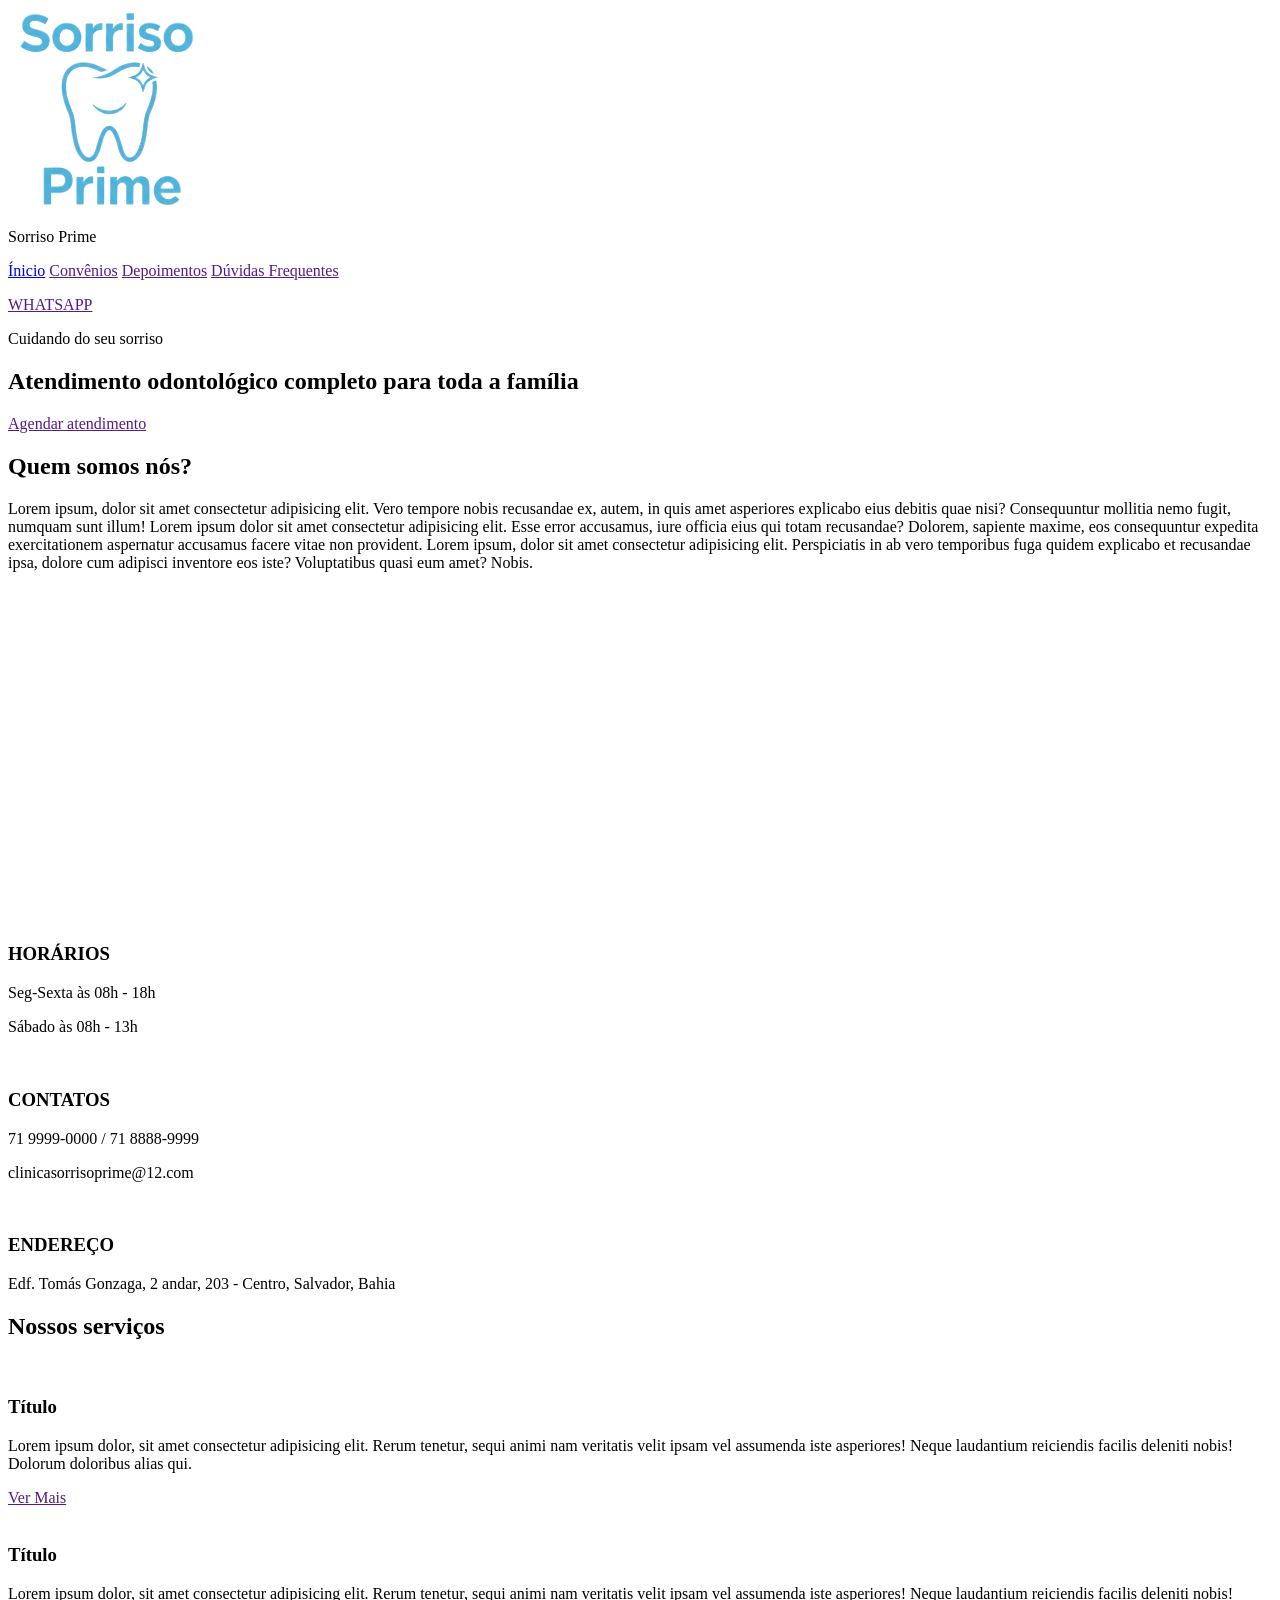
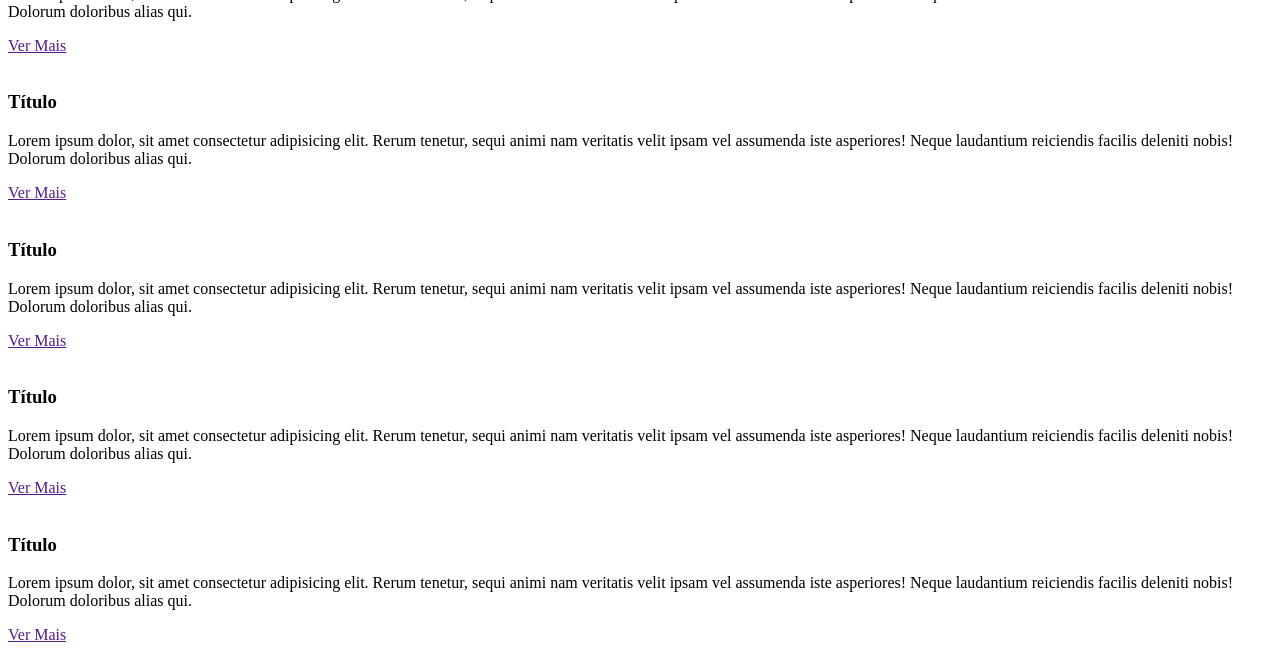
==== home.html @ 1da46987 "Realizando o HTML da página HTML Realizado nas seções: 1-4" ====
<!DOCTYPE html>
<html lang="pt-br">
<head>
    <meta charset="UTF-8">
    <meta name="viewport" content="width=device-width, initial-scale=1.0">
    <link rel="shortcut icon" href="img/logo.ico" type="image/x-icon">
    <link rel="stylesheet" href="css/home.css">
    <title>Sorriso Prime - Clínica Odontologica</title>
</head>
<body>
    <header>
        <div>
            <a href="home.html">
                <img src="img/logo.png" alt="Logo">
            </a>
            <p>Sorriso Prime</p>
        </div>

        <nav>
            <p>
                <a href="home.html">Ínicio</a>
                <a href="">Convênios</a>
                <a href="">Depoimentos</a>
                <a href="">Dúvidas Frequentes</a>
            </p>
        </nav>

        <div>
            <a href="">WHATSAPP</a>
        </div>
    </header>

    <section>
        <div>
            <p>Cuidando do seu sorriso</p>
            <h1>Atendimento odontológico completo para toda a família</h1>
            <a href="">Agendar atendimento</a>
        </div>
    </section>

    <section>
        <div>
            <div>
                <h2>Quem somos nós?</h2>
                <p>Lorem ipsum, dolor sit amet consectetur adipisicing elit. Vero tempore nobis recusandae ex, autem, in quis amet asperiores explicabo eius debitis quae nisi? Consequuntur mollitia nemo fugit, numquam sunt illum! Lorem ipsum dolor sit amet consectetur adipisicing elit. Esse error accusamus, iure officia eius qui totam recusandae? Dolorem, sapiente maxime, eos consequuntur expedita exercitationem aspernatur accusamus facere vitae non provident. Lorem ipsum, dolor sit amet consectetur adipisicing elit. Perspiciatis in ab vero temporibus fuga quidem explicabo et recusandae ipsa, dolore cum adipisci inventore eos iste? Voluptatibus quasi eum amet? Nobis.</p>
            </div>
            <div>
                <iframe width="560" height="315" src="https://www.youtube.com/embed/2RjEFmGorQE?si=ag4QR7v0bODferz4" title="YouTube video player" frameborder="0" allow="accelerometer; autoplay; clipboard-write; encrypted-media; gyroscope; picture-in-picture; web-share" referrerpolicy="strict-origin-when-cross-origin" allowfullscreen></iframe>
            </div>
        </div>

        <div>
            <div>
                <img src="">
                <h3>HORÁRIOS</h3>
                <p>Seg-Sexta às 08h - 18h</p>
                <p>Sábado às 08h - 13h</p>
            </div>
            <div>
                <img src="">
                <h3>CONTATOS</h3>
                <p>71 9999-0000 / 71 8888-9999</p>
                <p>clinicasorrisoprime@12.com</p>
            </div>
            <div>
                <img src="">
                <h3>ENDEREÇO</h3>
                <p>Edf. Tomás Gonzaga, 2 andar, 203 - Centro, Salvador, Bahia</p>
            </div>
        </div>
    </section>

    <section>
        <div>
            <h2>Nossos serviços</h2>

            <div>
                <img src="" alt="">
                <h3>Título</h3>
                <p>Lorem ipsum dolor, sit amet consectetur adipisicing elit. Rerum tenetur, sequi animi nam veritatis velit ipsam vel assumenda iste asperiores! Neque laudantium reiciendis facilis deleniti nobis! Dolorum doloribus alias qui.</p>
                <a href="">Ver Mais</a>
            </div>

            <div>
                <img src="" alt="">
                <h3>Título</h3>
                <p>Lorem ipsum dolor, sit amet consectetur adipisicing elit. Rerum tenetur, sequi animi nam veritatis velit ipsam vel assumenda iste asperiores! Neque laudantium reiciendis facilis deleniti nobis! Dolorum doloribus alias qui.</p>
                <a href="">Ver Mais</a>
            </div>

            <div>
                <img src="" alt="">
                <h3>Título</h3>
                <p>Lorem ipsum dolor, sit amet consectetur adipisicing elit. Rerum tenetur, sequi animi nam veritatis velit ipsam vel assumenda iste asperiores! Neque laudantium reiciendis facilis deleniti nobis! Dolorum doloribus alias qui.</p>
                <a href="">Ver Mais</a>
            </div>

            <div>
                <img src="" alt="">
                <h3>Título</h3>
                <p>Lorem ipsum dolor, sit amet consectetur adipisicing elit. Rerum tenetur, sequi animi nam veritatis velit ipsam vel assumenda iste asperiores! Neque laudantium reiciendis facilis deleniti nobis! Dolorum doloribus alias qui.</p>
                <a href="">Ver Mais</a>
            </div>

            <div>
                <img src="" alt="">
                <h3>Título</h3>
                <p>Lorem ipsum dolor, sit amet consectetur adipisicing elit. Rerum tenetur, sequi animi nam veritatis velit ipsam vel assumenda iste asperiores! Neque laudantium reiciendis facilis deleniti nobis! Dolorum doloribus alias qui.</p>
                <a href="">Ver Mais</a>
            </div>

            <div>
                <img src="" alt="">
                <h3>Título</h3>
                <p>Lorem ipsum dolor, sit amet consectetur adipisicing elit. Rerum tenetur, sequi animi nam veritatis velit ipsam vel assumenda iste asperiores! Neque laudantium reiciendis facilis deleniti nobis! Dolorum doloribus alias qui.</p>
                <a href="">Ver Mais</a>
            </div>
        </div>
    </section>

    
</body>
</html>
---- css/home.css ----
@charset "UTF-8";

@import url('https://fonts.googleapis.com/css2?family=Oxanium:wght@200..800&family=PT+Sans:ital,wght@0,400;0,700;1,400;1,700&family=Roboto:ital,wght@0,100..900;1,100..900&family=SN+Pro:ital,wght@0,200..900;1,200..900&display=swap');
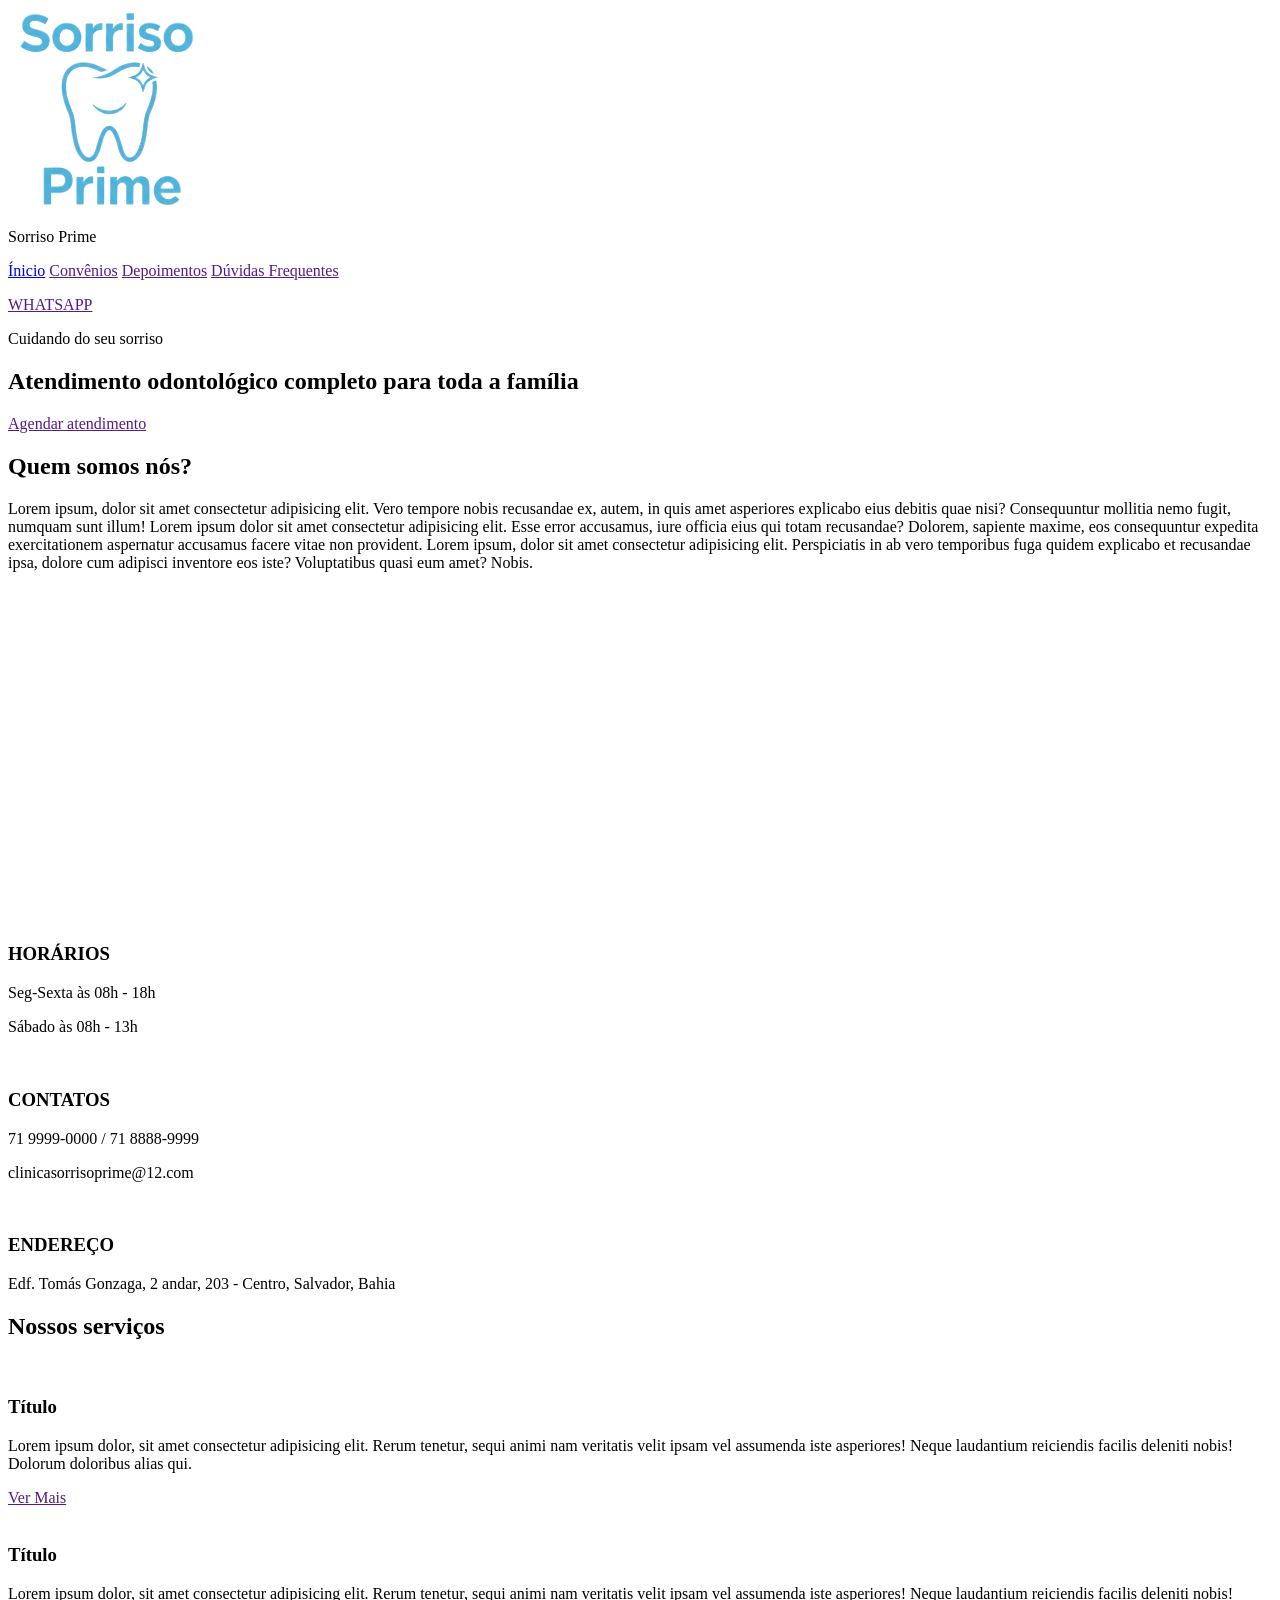
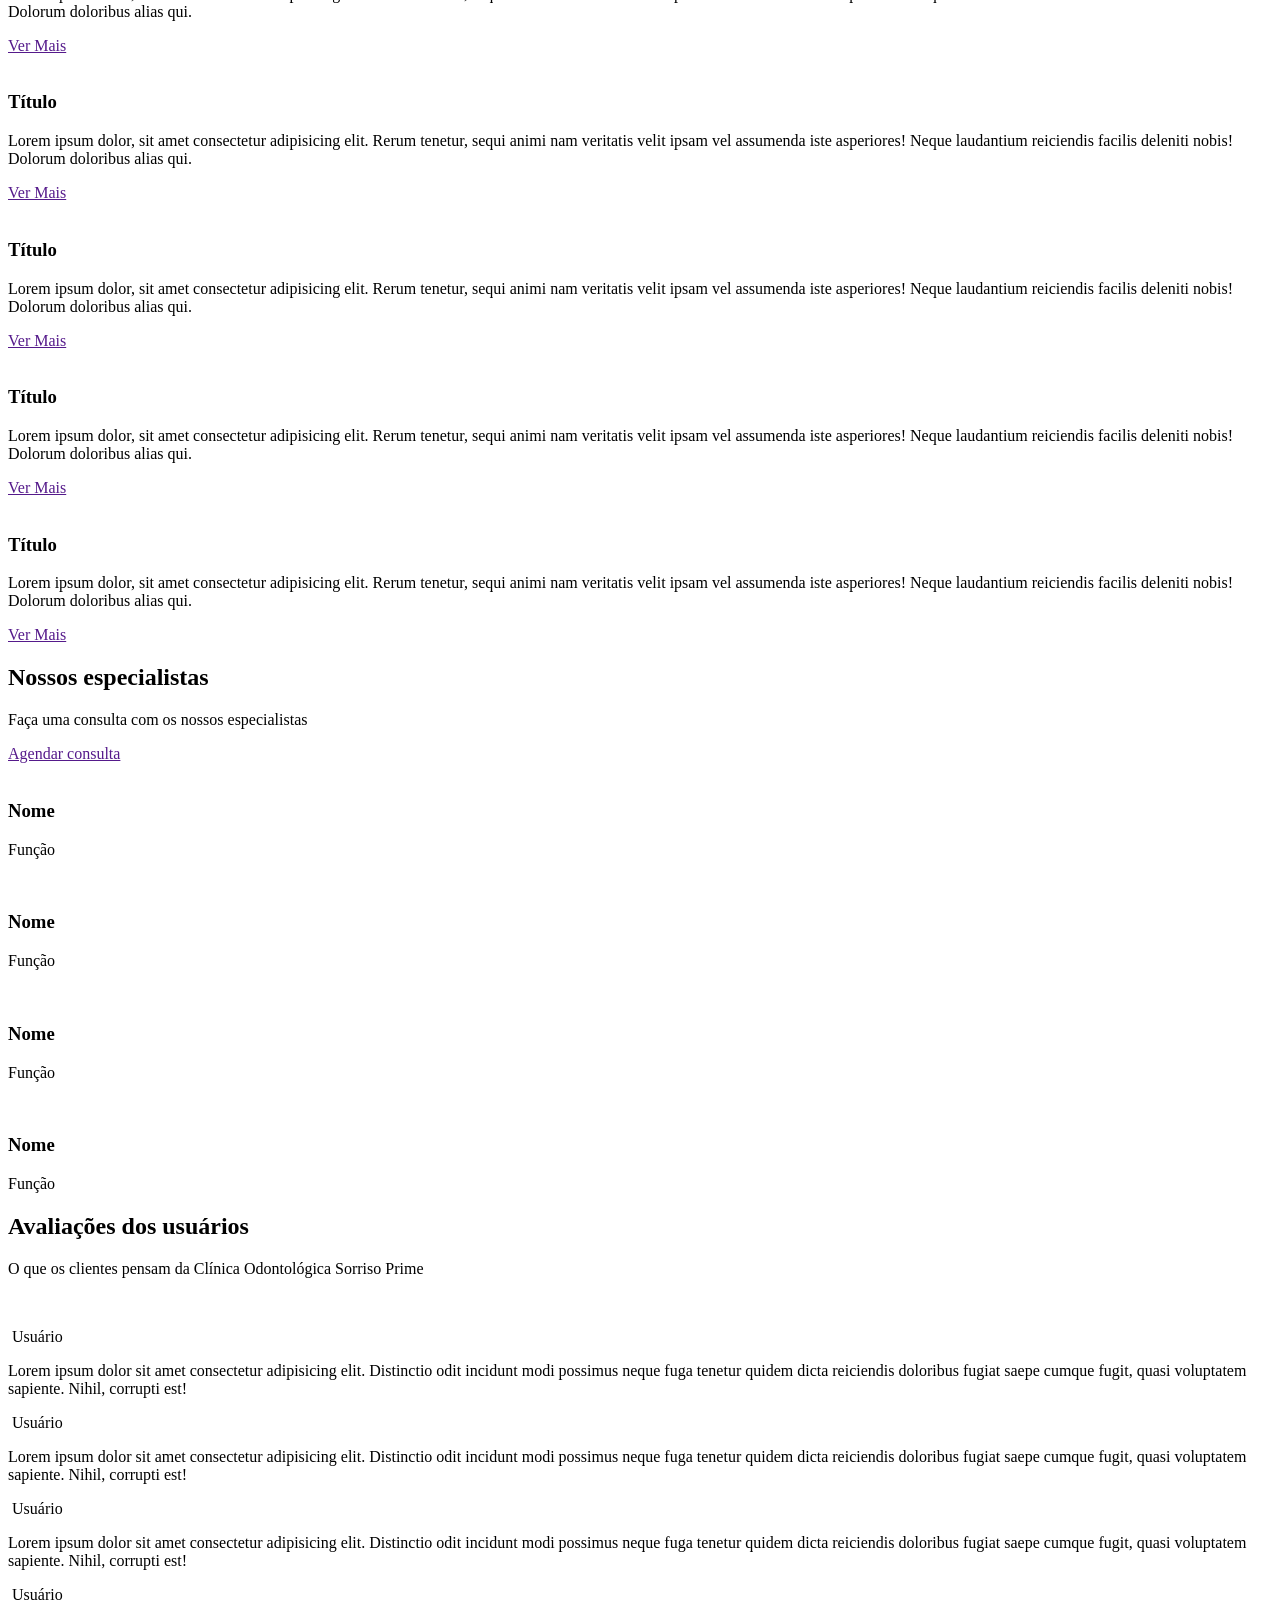
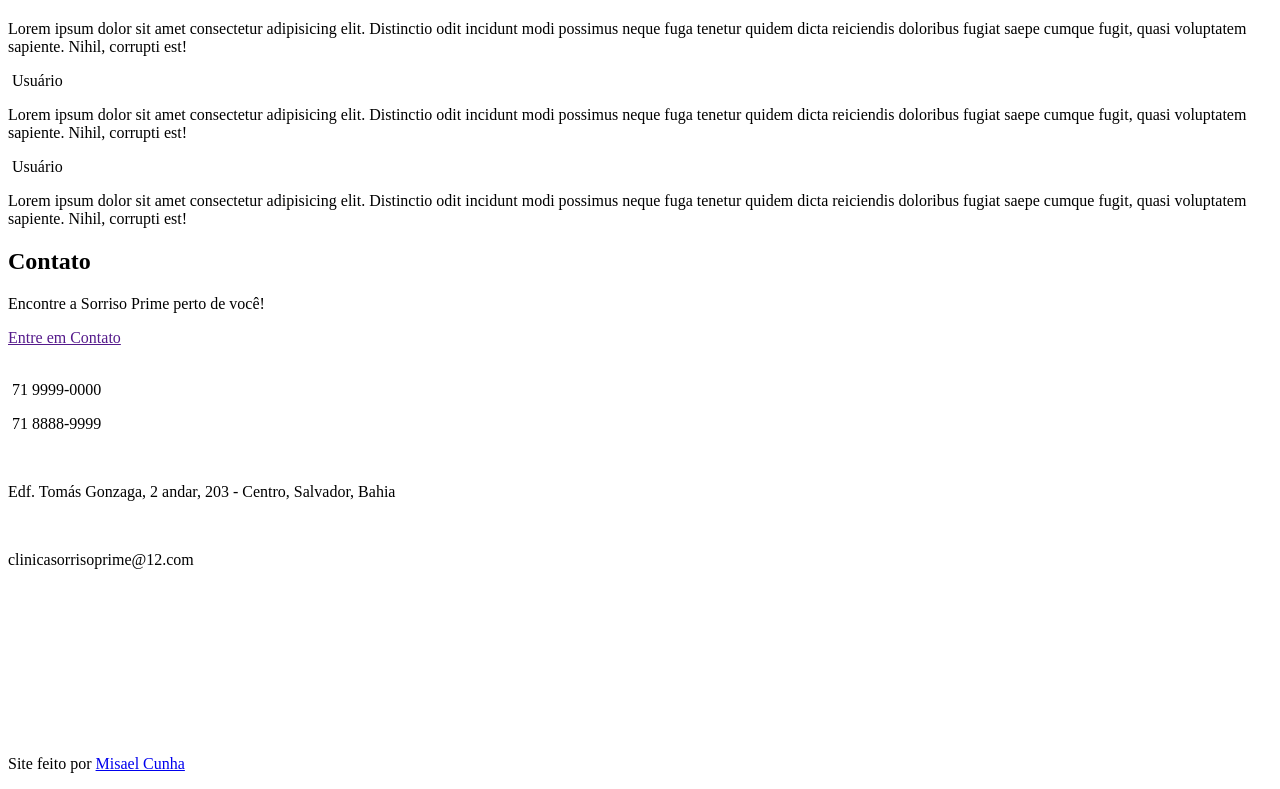
==== commit f9e16f50: "Concluído HTML do Site" ====
--- a/home.html
+++ b/home.html
@@ -8,6 +8,7 @@
     <title>Sorriso Prime - Clínica Odontologica</title>
 </head>
 <body>
+    <!-- HEADER -->
     <header>
         <div>
             <a href="home.html">
@@ -16,6 +17,7 @@
             <p>Sorriso Prime</p>
         </div>
 
+        <!-- NAVEGAÇÃO -->
         <nav>
             <p>
                 <a href="home.html">Ínicio</a>
@@ -25,11 +27,13 @@
             </p>
         </nav>
 
+        <!-- BOTÃO -->
         <div>
             <a href="">WHATSAPP</a>
         </div>
     </header>
 
+    <!-- HERO -->
     <section>
         <div>
             <p>Cuidando do seu sorriso</p>
@@ -38,6 +42,7 @@
         </div>
     </section>
 
+    <!-- SEÇÃO 1 / QUEM SOMOS NÓS? -->
     <section>
         <div>
             <div>
@@ -49,6 +54,7 @@
             </div>
         </div>
 
+        <!-- BOXES INFORMATIVOS -->
         <div>
             <div>
                 <img src="">
@@ -70,54 +76,176 @@
         </div>
     </section>
 
+    <!-- SEÇÃO 2 / NOSSOS SERVIÇOS -->
     <section>
         <div>
             <h2>Nossos serviços</h2>
 
-            <div>
-                <img src="" alt="">
-                <h3>Título</h3>
-                <p>Lorem ipsum dolor, sit amet consectetur adipisicing elit. Rerum tenetur, sequi animi nam veritatis velit ipsam vel assumenda iste asperiores! Neque laudantium reiciendis facilis deleniti nobis! Dolorum doloribus alias qui.</p>
-                <a href="">Ver Mais</a>
-            </div>
-
-            <div>
-                <img src="" alt="">
-                <h3>Título</h3>
-                <p>Lorem ipsum dolor, sit amet consectetur adipisicing elit. Rerum tenetur, sequi animi nam veritatis velit ipsam vel assumenda iste asperiores! Neque laudantium reiciendis facilis deleniti nobis! Dolorum doloribus alias qui.</p>
-                <a href="">Ver Mais</a>
-            </div>
-
-            <div>
-                <img src="" alt="">
-                <h3>Título</h3>
-                <p>Lorem ipsum dolor, sit amet consectetur adipisicing elit. Rerum tenetur, sequi animi nam veritatis velit ipsam vel assumenda iste asperiores! Neque laudantium reiciendis facilis deleniti nobis! Dolorum doloribus alias qui.</p>
-                <a href="">Ver Mais</a>
-            </div>
-
-            <div>
-                <img src="" alt="">
-                <h3>Título</h3>
-                <p>Lorem ipsum dolor, sit amet consectetur adipisicing elit. Rerum tenetur, sequi animi nam veritatis velit ipsam vel assumenda iste asperiores! Neque laudantium reiciendis facilis deleniti nobis! Dolorum doloribus alias qui.</p>
-                <a href="">Ver Mais</a>
-            </div>
-
-            <div>
-                <img src="" alt="">
-                <h3>Título</h3>
-                <p>Lorem ipsum dolor, sit amet consectetur adipisicing elit. Rerum tenetur, sequi animi nam veritatis velit ipsam vel assumenda iste asperiores! Neque laudantium reiciendis facilis deleniti nobis! Dolorum doloribus alias qui.</p>
-                <a href="">Ver Mais</a>
-            </div>
-
-            <div>
-                <img src="" alt="">
-                <h3>Título</h3>
-                <p>Lorem ipsum dolor, sit amet consectetur adipisicing elit. Rerum tenetur, sequi animi nam veritatis velit ipsam vel assumenda iste asperiores! Neque laudantium reiciendis facilis deleniti nobis! Dolorum doloribus alias qui.</p>
-                <a href="">Ver Mais</a>
-            </div>
-        </div>
-    </section>
-
-    
+            <!-- SERVIÇOS -->
+            <div>
+                <img src="" alt="">
+                <h3>Título</h3>
+                <p>Lorem ipsum dolor, sit amet consectetur adipisicing elit. Rerum tenetur, sequi animi nam veritatis velit ipsam vel assumenda iste asperiores! Neque laudantium reiciendis facilis deleniti nobis! Dolorum doloribus alias qui.</p>
+                <a href="">Ver Mais</a>
+            </div>
+
+            <div>
+                <img src="" alt="">
+                <h3>Título</h3>
+                <p>Lorem ipsum dolor, sit amet consectetur adipisicing elit. Rerum tenetur, sequi animi nam veritatis velit ipsam vel assumenda iste asperiores! Neque laudantium reiciendis facilis deleniti nobis! Dolorum doloribus alias qui.</p>
+                <a href="">Ver Mais</a>
+            </div>
+
+            <div>
+                <img src="" alt="">
+                <h3>Título</h3>
+                <p>Lorem ipsum dolor, sit amet consectetur adipisicing elit. Rerum tenetur, sequi animi nam veritatis velit ipsam vel assumenda iste asperiores! Neque laudantium reiciendis facilis deleniti nobis! Dolorum doloribus alias qui.</p>
+                <a href="">Ver Mais</a>
+            </div>
+
+            <div>
+                <img src="" alt="">
+                <h3>Título</h3>
+                <p>Lorem ipsum dolor, sit amet consectetur adipisicing elit. Rerum tenetur, sequi animi nam veritatis velit ipsam vel assumenda iste asperiores! Neque laudantium reiciendis facilis deleniti nobis! Dolorum doloribus alias qui.</p>
+                <a href="">Ver Mais</a>
+            </div>
+
+            <div>
+                <img src="" alt="">
+                <h3>Título</h3>
+                <p>Lorem ipsum dolor, sit amet consectetur adipisicing elit. Rerum tenetur, sequi animi nam veritatis velit ipsam vel assumenda iste asperiores! Neque laudantium reiciendis facilis deleniti nobis! Dolorum doloribus alias qui.</p>
+                <a href="">Ver Mais</a>
+            </div>
+
+            <div>
+                <img src="" alt="">
+                <h3>Título</h3>
+                <p>Lorem ipsum dolor, sit amet consectetur adipisicing elit. Rerum tenetur, sequi animi nam veritatis velit ipsam vel assumenda iste asperiores! Neque laudantium reiciendis facilis deleniti nobis! Dolorum doloribus alias qui.</p>
+                <a href="">Ver Mais</a>
+            </div>
+        </div>
+    </section>
+
+    <!-- SEÇÃO 3 / NOSSOS ESPECIALISTAS -->
+    <section>
+        <div>
+            <h2>Nossos especialistas</h2>
+            <p>Faça uma consulta com os nossos especialistas</p>
+            <a href="">Agendar consulta</a>
+
+            <!-- ESPECIALISTAS -->
+            <div>
+                <div>
+                    <img src="" alt="">
+                    <img src="" alt="">
+                    <h3>Nome</h3>
+                    <p>Função</p>
+                </div>
+
+                <div>
+                    <img src="" alt="">
+                    <img src="" alt="">
+                    <h3>Nome</h3>
+                    <p>Função</p>
+                </div>
+
+                <div>
+                    <img src="" alt="">
+                    <img src="" alt="">
+                    <h3>Nome</h3>
+                    <p>Função</p>
+                </div>
+
+                <div>
+                    <img src="" alt="">
+                    <img src="" alt="">
+                    <h3>Nome</h3>
+                    <p>Função</p>
+                </div>
+            </div>
+        </div>
+    </section>
+
+    <!-- SEÇÃO 4 / AVALIAÇÕES DOS USUÁRIOS -->
+    <section>
+        <div>
+            <h2>Avaliações dos usuários</h2>
+            <p>O que os clientes pensam da Clínica Odontológica Sorriso Prime</p>
+
+            <img src="" alt="">
+
+            <!-- AVALIAÇÕES -->
+            <div>
+                <div>
+                    <p><img src="" alt=""> Usuário <img src="" alt=""></p>
+                    <p>Lorem ipsum dolor sit amet consectetur adipisicing elit. Distinctio odit incidunt modi possimus neque fuga tenetur quidem dicta reiciendis doloribus fugiat saepe cumque fugit, quasi voluptatem sapiente. Nihil, corrupti est!</p>
+                </div>
+
+                <div>
+                    <p><img src="" alt=""> Usuário <img src="" alt=""></p>
+                    <p>Lorem ipsum dolor sit amet consectetur adipisicing elit. Distinctio odit incidunt modi possimus neque fuga tenetur quidem dicta reiciendis doloribus fugiat saepe cumque fugit, quasi voluptatem sapiente. Nihil, corrupti est!</p>
+                </div>
+
+                <div>
+                    <p><img src="" alt=""> Usuário <img src="" alt=""></p>
+                    <p>Lorem ipsum dolor sit amet consectetur adipisicing elit. Distinctio odit incidunt modi possimus neque fuga tenetur quidem dicta reiciendis doloribus fugiat saepe cumque fugit, quasi voluptatem sapiente. Nihil, corrupti est!</p>
+                </div>
+
+                <div>
+                    <p><img src="" alt=""> Usuário <img src="" alt=""></p>
+                    <p>Lorem ipsum dolor sit amet consectetur adipisicing elit. Distinctio odit incidunt modi possimus neque fuga tenetur quidem dicta reiciendis doloribus fugiat saepe cumque fugit, quasi voluptatem sapiente. Nihil, corrupti est!</p>
+                </div>
+
+                <div>
+                    <p><img src="" alt=""> Usuário <img src="" alt=""></p>
+                    <p>Lorem ipsum dolor sit amet consectetur adipisicing elit. Distinctio odit incidunt modi possimus neque fuga tenetur quidem dicta reiciendis doloribus fugiat saepe cumque fugit, quasi voluptatem sapiente. Nihil, corrupti est!</p>
+                </div>
+
+                <div>
+                    <p><img src="" alt=""> Usuário <img src="" alt=""></p>
+                    <p>Lorem ipsum dolor sit amet consectetur adipisicing elit. Distinctio odit incidunt modi possimus neque fuga tenetur quidem dicta reiciendis doloribus fugiat saepe cumque fugit, quasi voluptatem sapiente. Nihil, corrupti est!</p>
+                </div>
+            </div>
+        </div>
+    </section>
+
+    <!-- SEÇÃO 5 / CONTATO -->
+    <section>
+        <div>
+            <h2>Contato</h2>
+            <p>Encontre a Sorriso Prime perto de você!</p>
+            <a href="">Entre em Contato</a>
+
+            <a href=""><img src="" alt=""></a>
+            <a href=""><img src="" alt=""></a>
+            <a href=""><img src="" alt=""></a>
+
+            <!-- BOXES INFORMATIVOS -->
+            <div>
+                <div>
+                    <img src="" alt="">
+                    <p><img src="" alt=""> 71 9999-0000</p>
+                    <p><img src="" alt=""> 71 8888-9999</p>
+                </div>
+
+                <div>
+                    <img src="" alt="">
+                    <img src="" alt="">
+                    <p>Edf. Tomás Gonzaga, 2 andar, 203 - Centro, Salvador, Bahia</p>
+                </div>
+
+                <div>
+                    <img src="" alt="">
+                    <p><img src="" alt="">clinicasorrisoprime@12.com</p>
+                </div>
+            </div>
+
+            <!-- LOCALIZAÇÃO -->
+            <iframe src="https://maps.google.com" frameborder="0"></iframe>
+        </div>
+    </section>
 </body>
+<footer>
+    <p>Site feito por <a href="https://instagram.com/misaelcunha.dev" target="_blank">Misael Cunha</a></p>
+</footer>
 </html>
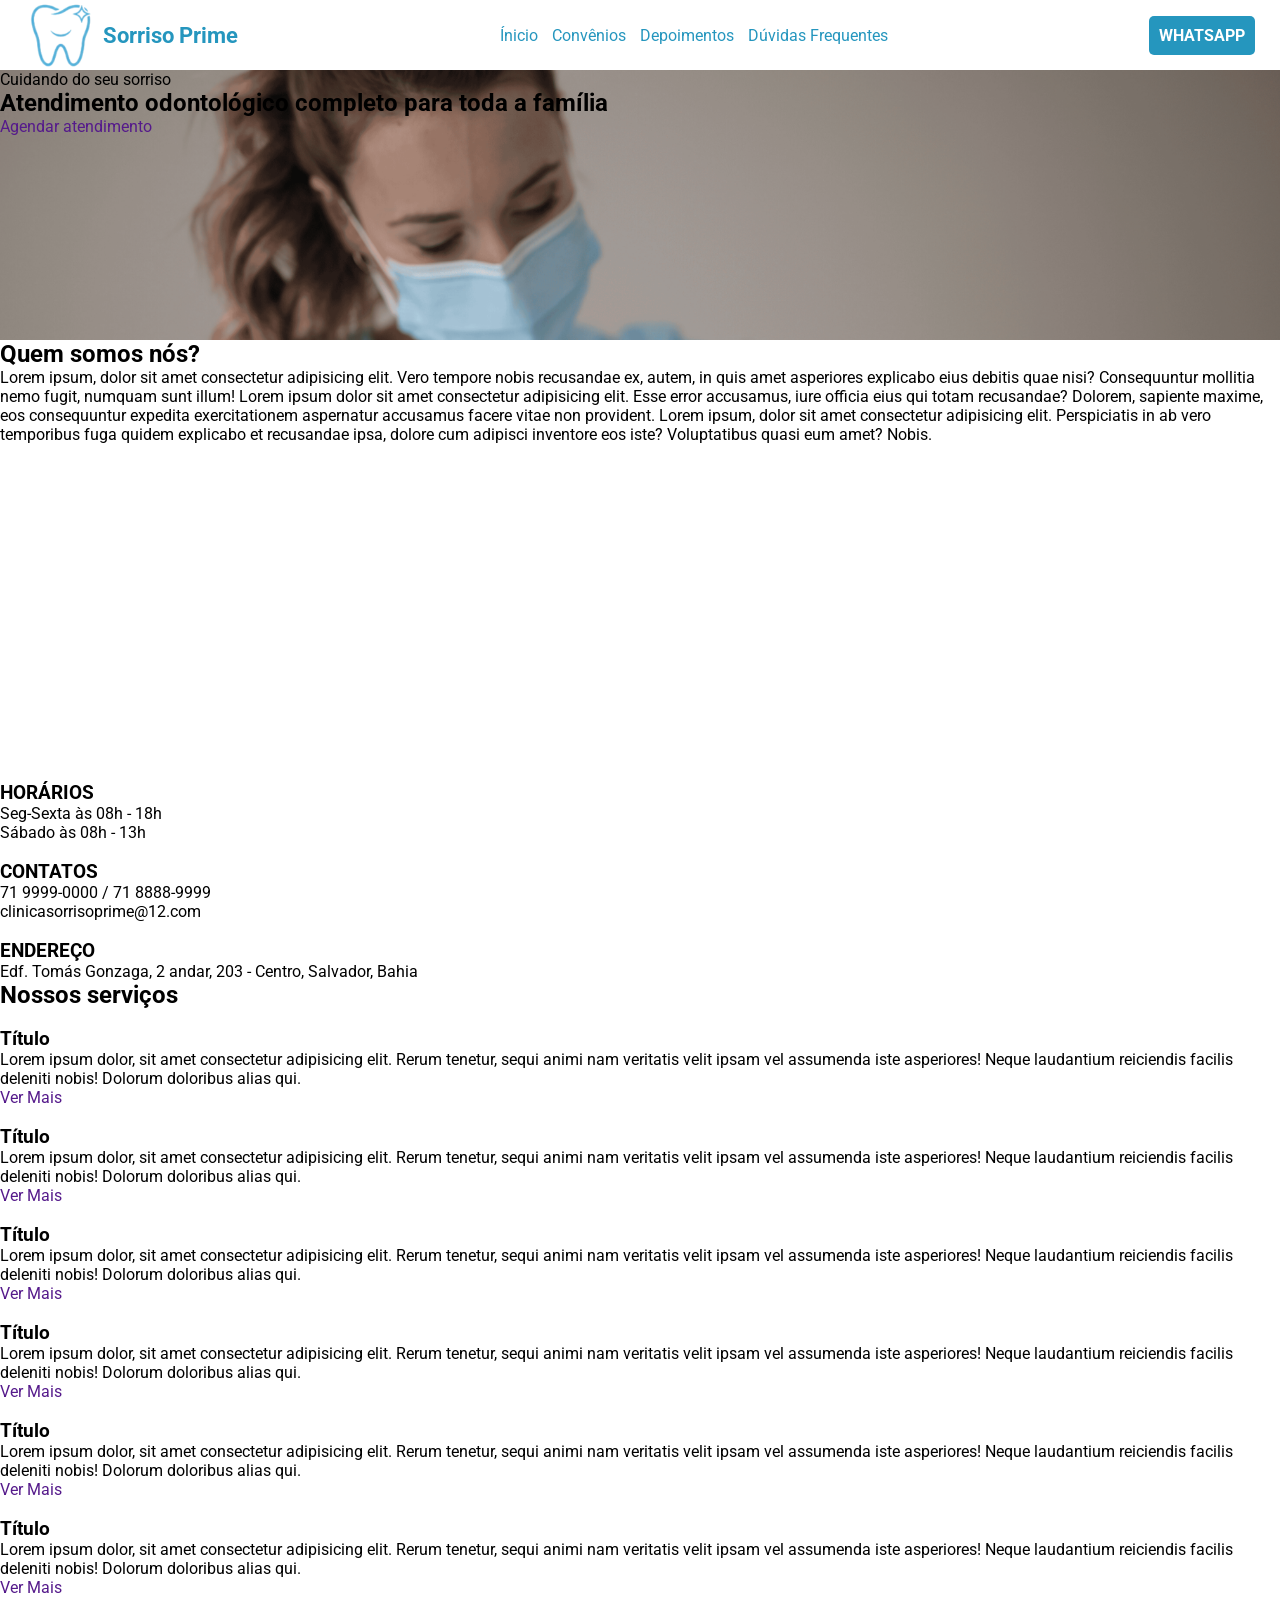
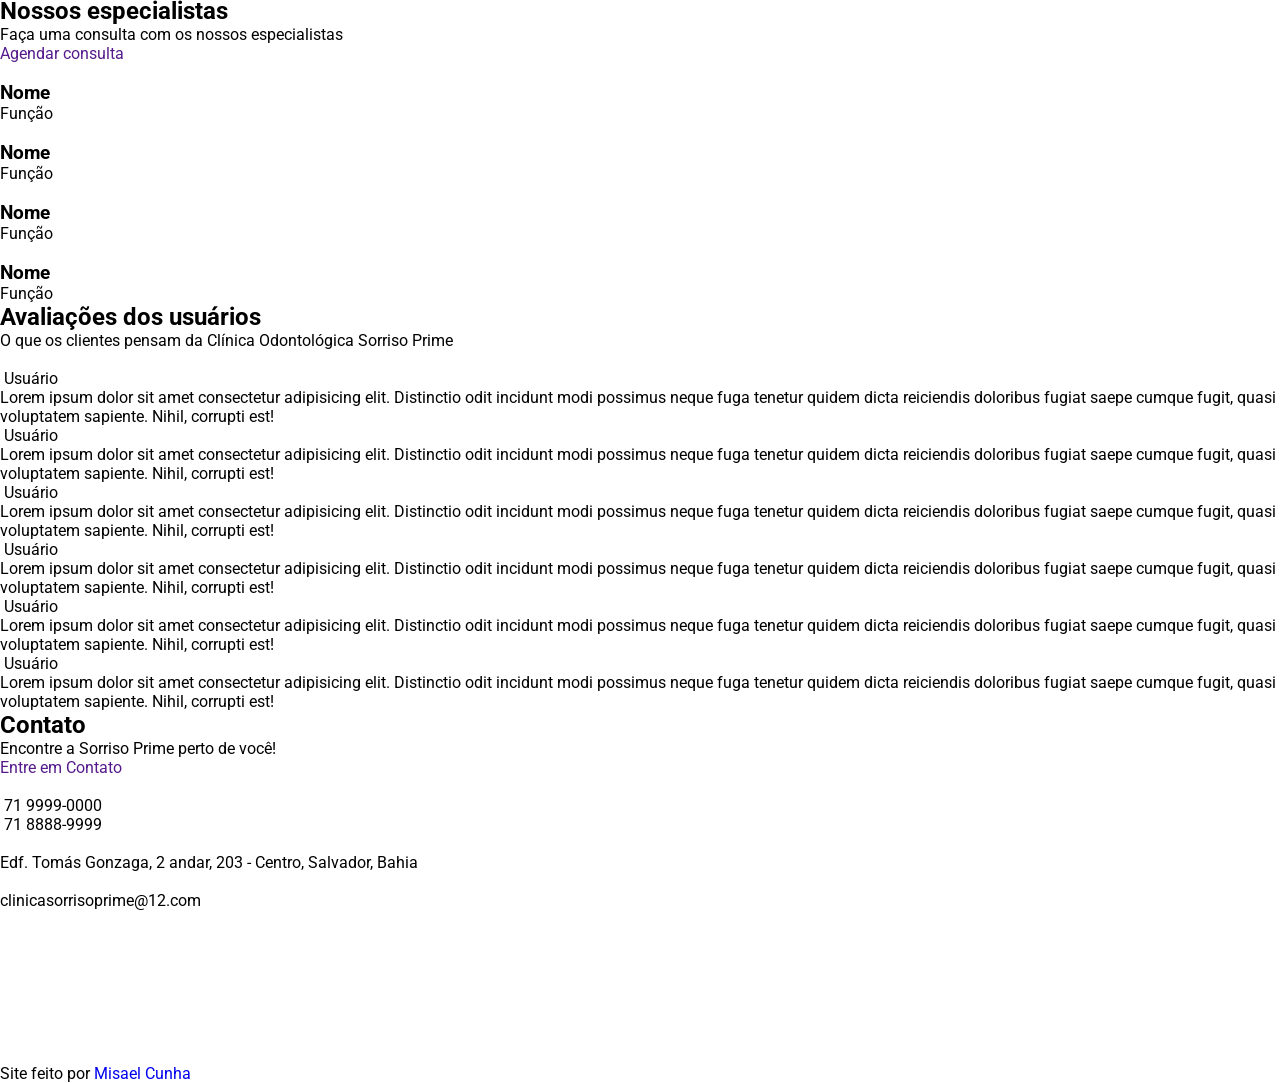
==== commit f9b73ce2: "Atualização do Header + Adição do Hero" ====
--- a/home.html
+++ b/home.html
@@ -3,39 +3,43 @@
 <head>
     <meta charset="UTF-8">
     <meta name="viewport" content="width=device-width, initial-scale=1.0">
+    <link href="https://fonts.googleapis.com/css2?family=Material+Symbols+Outlined" rel="stylesheet" />
     <link rel="shortcut icon" href="img/logo.ico" type="image/x-icon">
     <link rel="stylesheet" href="css/home.css">
-    <title>Sorriso Prime - Clínica Odontologica</title>
+    <title>Sorriso Prime - Clínica Odontológica</title>
 </head>
 <body>
     <!-- HEADER -->
     <header>
-        <div>
-            <a href="home.html">
-                <img src="img/logo.png" alt="Logo">
-            </a>
-            <p>Sorriso Prime</p>
-        </div>
-
-        <!-- NAVEGAÇÃO -->
-        <nav>
+        <div class="h-esq">
+            <p>
+                <img src="img/logo.png" alt="Logo" class="logo"> Sorriso Prime
+            </p>
+        </div>
+
+        <span class="material-symbols-outlined" id="btn-menu">
+            menu
+        </span>
+
+        <nav class="h-cent" id="nav-menu">
             <p>
                 <a href="home.html">Ínicio</a>
                 <a href="">Convênios</a>
                 <a href="">Depoimentos</a>
                 <a href="">Dúvidas Frequentes</a>
+
+                <a href="" class="btn-whatsapp">WHATSAPP</a>
             </p>
         </nav>
 
-        <!-- BOTÃO -->
-        <div>
+        <div class="h-dir">
             <a href="">WHATSAPP</a>
         </div>
     </header>
 
     <!-- HERO -->
     <section>
-        <div>
+        <div class="hero">
             <p>Cuidando do seu sorriso</p>
             <h1>Atendimento odontológico completo para toda a família</h1>
             <a href="">Agendar atendimento</a>
@@ -244,6 +248,20 @@
             <iframe src="https://maps.google.com" frameborder="0"></iframe>
         </div>
     </section>
+    <script>
+        document.addEventListener('DOMContentLoaded', () => {
+            const btnMenu = document.getElementById('btn-menu');
+            const navMenu = document.getElementById('nav-menu');
+
+            if (btnMenu && navMenu) {
+                btnMenu.addEventListener('click', () => {
+                    navMenu.classList.toggle('active');
+                });
+            } else {
+                console.error("Elemento #btn-menu ou #nav-menu não encontrado no HTML.");
+            }
+        });
+    </script>
 </body>
 <footer>
     <p>Site feito por <a href="https://instagram.com/misaelcunha.dev" target="_blank">Misael Cunha</a></p>
--- a/css/home.css
+++ b/css/home.css
@@ -1,4 +1,163 @@
+/* CONFIGURAÇÕES GERAIS */
 @charset "UTF-8";
 
 @import url('https://fonts.googleapis.com/css2?family=Oxanium:wght@200..800&family=PT+Sans:ital,wght@0,400;0,700;1,400;1,700&family=Roboto:ital,wght@0,100..900;1,100..900&family=SN+Pro:ital,wght@0,200..900;1,200..900&display=swap');
 
+:root {
+    --fonte: 'Roboto';
+
+    --cor1: #2596BE;
+    --cor2: #24BF94;
+    --cor3: #BF9724;
+    --cor4: #BF7424;
+    --cor5: #385D6A;
+}
+
+* {
+    margin: 0;
+    padding: 0;
+    box-sizing: border-box;
+    font-family: var(--fonte);
+    text-decoration: none;
+    transition: 0.2s linear;
+}
+
+.secao {
+    max-width: 1500px;
+}
+
+/* SEÇÃO 1 / HEADER */
+header {
+    background-color: #fff;
+    justify-content: space-between;
+    align-items: center;
+    display: flex;
+    position: relative;
+}
+
+header > .h-esq {
+    margin-left: 25px;
+}
+
+header > .h-esq > p {
+    align-items: center;
+    justify-content: center;
+    display: flex;
+    gap: 8px;
+
+    color: var(--cor1);
+    font-size: 1.4em;
+    font-weight: bold;
+}
+
+header > .h-esq > p > img {
+    max-width: 70px;
+}
+
+
+header > .h-cent > p > a {
+    margin: 0 5px 0 5px;
+    color: var(--cor1);
+}
+
+header > .h-cent > p > a:hover {
+    font-weight: bold;
+    color: var(--cor2);
+}
+
+header > .h-dir {
+    margin-right: 25px;
+}
+
+header > .h-dir > a {
+    border-radius: 5px;
+    padding: 10px;
+
+    background-color: var(--cor1);
+    color: #ffffff;
+    font-weight: bold;
+} 
+
+header > .h-dir > a:hover {
+    background-color: var(--cor5);
+}
+
+/* Esconde o ícone de hambúrguer por padrão em telas grandes */
+#btn-menu {
+    display: none;
+    cursor: pointer;
+    font-size: 2rem;
+    color: var(--cor1);
+    margin-right: 25px;
+}
+
+nav.h-cent .btn-whatsapp {
+    display: none;
+}
+
+/* REGRAS DE ADAPTAÇÃO MOBILE */
+@media (max-width: 768px) {
+    #btn-menu {
+        display: block; /* Exibe o botão do menu */
+    }
+
+    header > .h-dir {
+        display: none; /* Oculta o botão do WhatsApp do topo para economizar espaço */
+    }
+
+    /* Esconde o menu original e ajusta para exibição vertical */
+    header > .h-cent {
+        display: none;
+        position: absolute;
+        top: 100%;
+        left: 0;
+        width: 100%;
+        background-color: #ffffff;
+        box-shadow: 0px 4px 6px rgba(0, 0, 0, 0.1);
+        padding: 20px 0;
+        z-index: 1000;
+    }
+
+    header > .h-cent.active {
+        display: block; /* Mostra o menu quando ativo via JS */
+    }
+
+    header > .h-cent > p {
+        display: flex;
+        flex-direction: column;
+        align-items: center;
+        gap: 15px;
+    }
+
+    header > .h-cent > p > a {
+        font-size: 1.1em;
+        border-bottom: 1px solid var(--cor1);
+    }
+
+    nav.h-cent .btn-whatsapp {
+        text-align: center;
+        display: inline-block;
+        background-color: var(--cor1);
+        color: #ffffff !important;
+        font-weight: bold;
+        border-radius: 5px;
+        width: 80%;
+        max-width: 250px;
+        padding: 10px 0;
+        margin-top: 5px;
+    }
+
+    nav.h-cent .btn-whatsapp:hover {
+        background-color: var(--cor5);
+    }
+
+}
+
+.hero {
+    background-image: url('../img/banner-home.png');
+    background-position: center;
+    background-repeat: no-repeat;
+    background-size: cover;
+    background-attachment: fixed;
+    height: 30vh;
+}
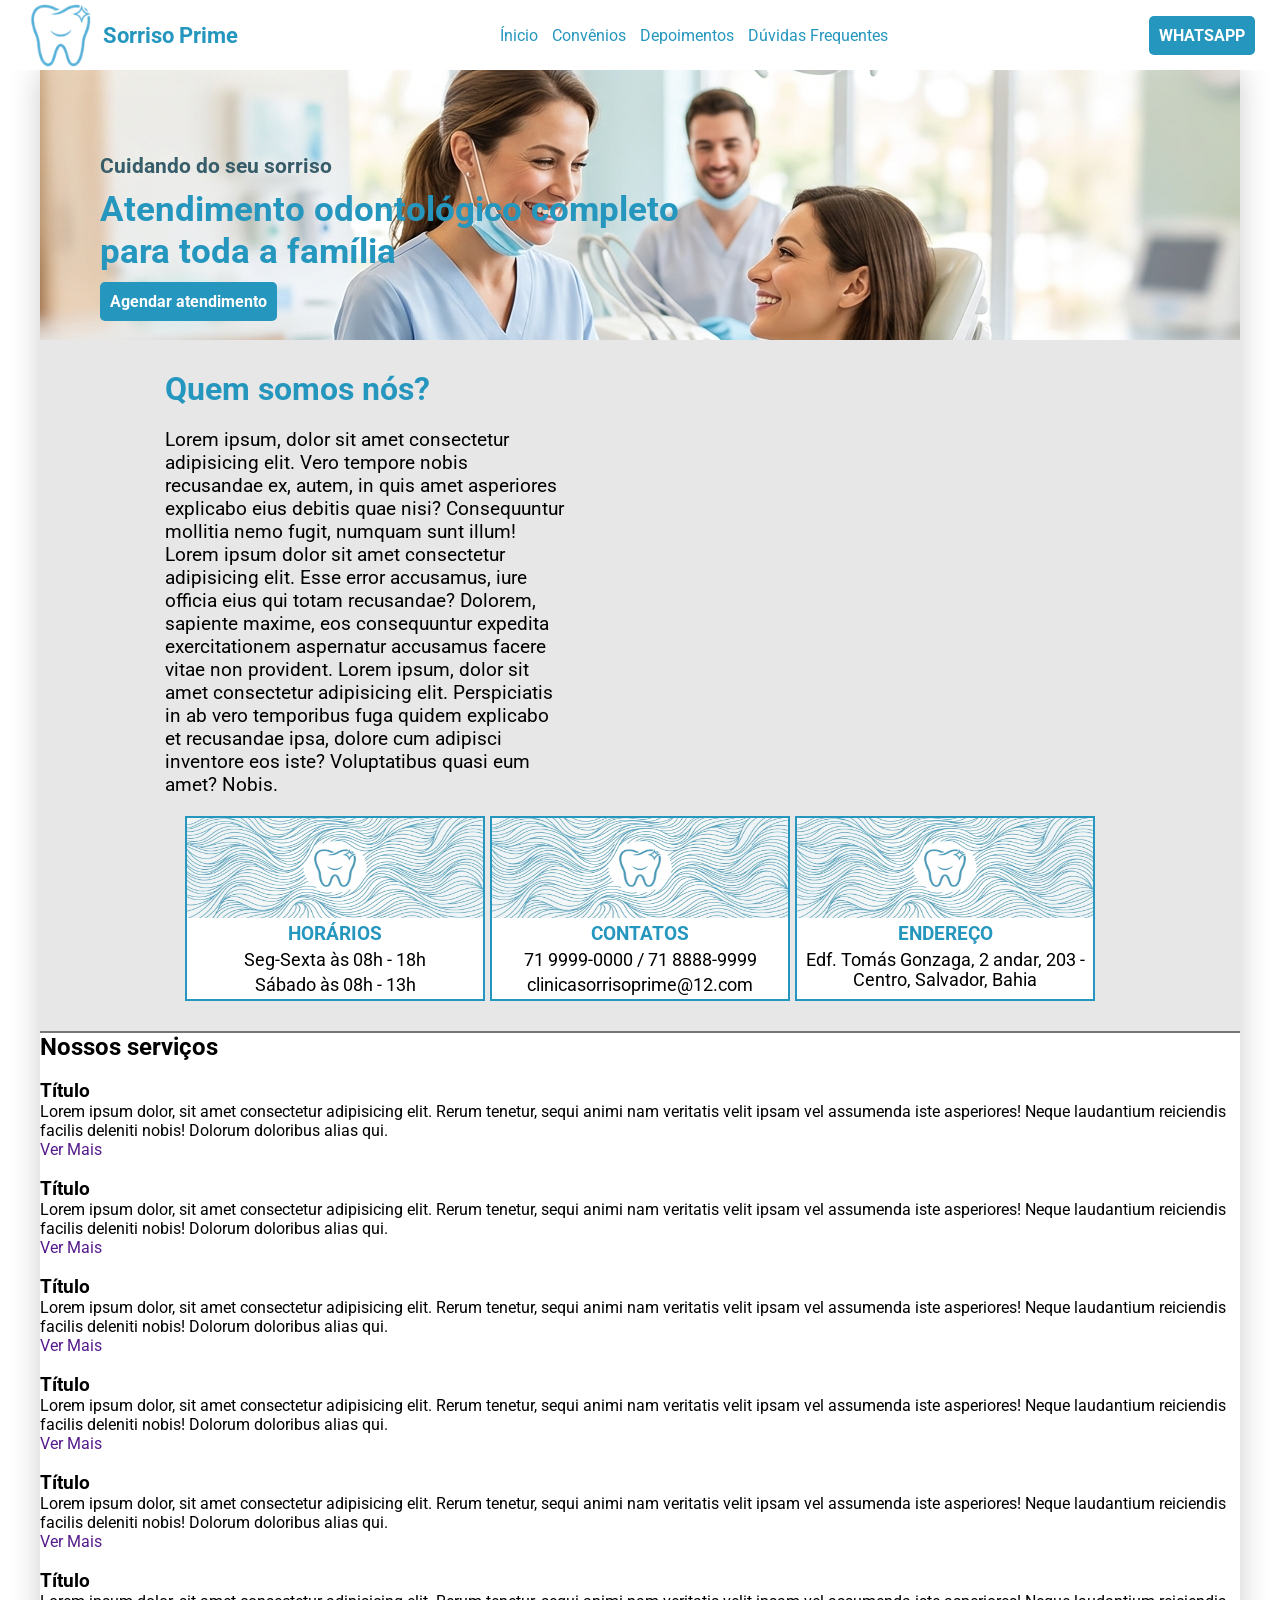
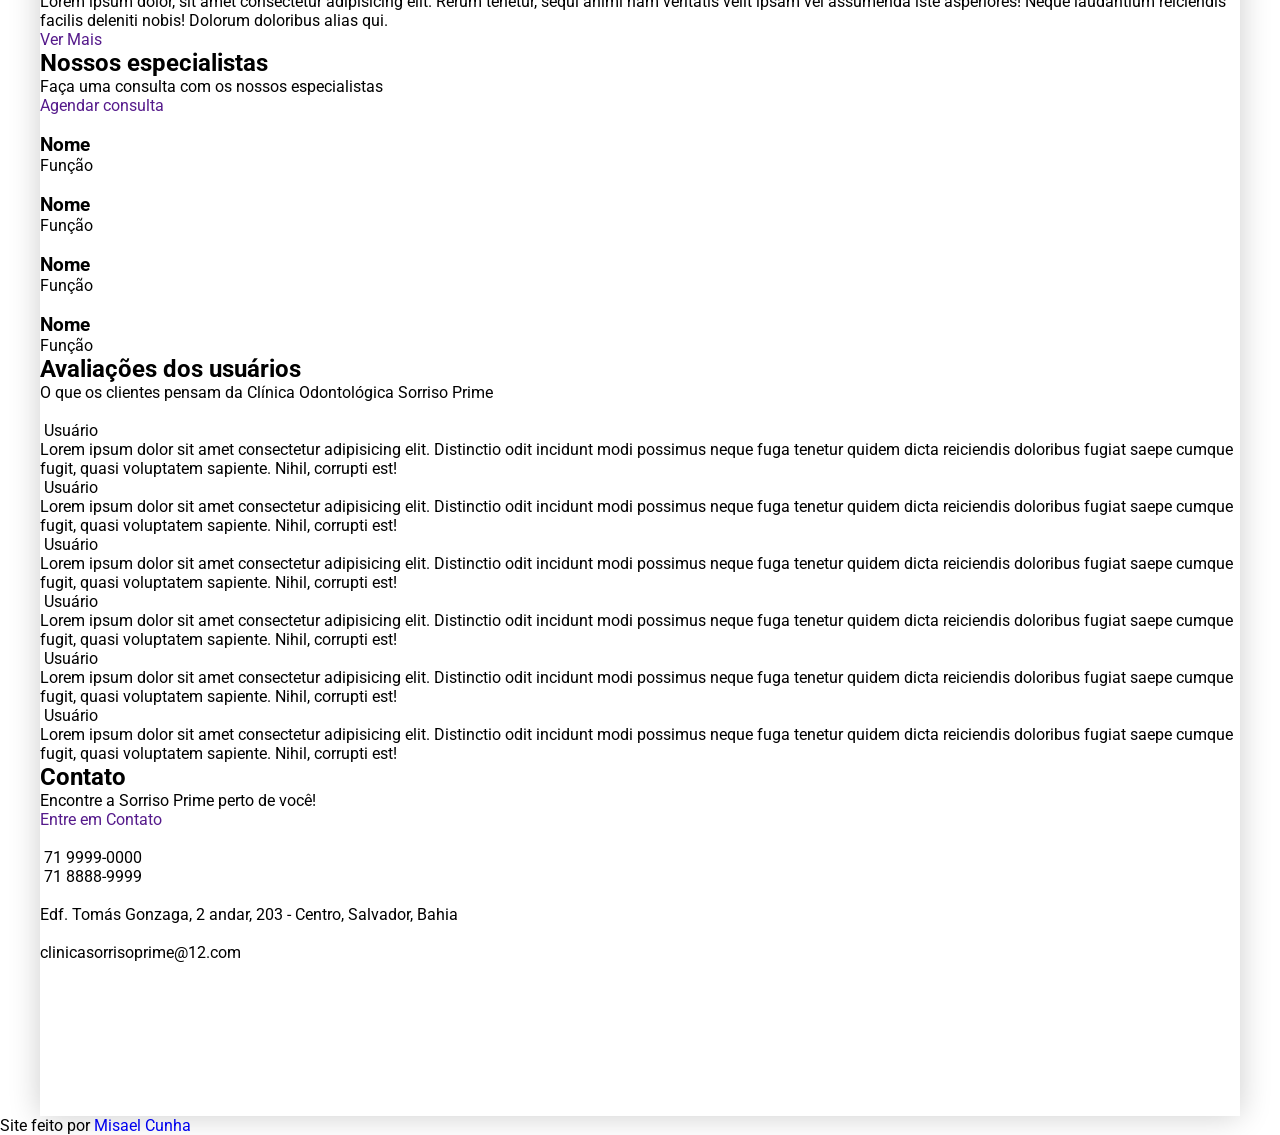
==== commit bc09644b: "Atualizado a sessão: Quem somos nós + Banner ajustado" ====
--- a/home.html
+++ b/home.html
@@ -37,217 +37,219 @@
         </div>
     </header>
 
-    <!-- HERO -->
-    <section>
-        <div class="hero">
-            <p>Cuidando do seu sorriso</p>
-            <h1>Atendimento odontológico completo para toda a família</h1>
-            <a href="">Agendar atendimento</a>
-        </div>
-    </section>
-
-    <!-- SEÇÃO 1 / QUEM SOMOS NÓS? -->
-    <section>
-        <div>
+    <main>
+        <!-- HERO -->
+        <section class="secao banner">
+            <div class="hero">
+                <p>Cuidando do seu sorriso</p>
+                <h1>Atendimento odontológico completo para toda a família</h1>
+                <a href="">Agendar atendimento</a>
+            </div>
+        </section>
+
+        <!-- SEÇÃO 1 / QUEM SOMOS NÓS? -->
+        <section class="secao somos-nos">
+            <div class="sn-grupo-1">
+                <div class="sn-info">
+                    <h2>Quem somos nós?</h2>
+                    <p>Lorem ipsum, dolor sit amet consectetur adipisicing elit. Vero tempore nobis recusandae ex, autem, in quis amet asperiores explicabo eius debitis quae nisi? Consequuntur mollitia nemo fugit, numquam sunt illum! Lorem ipsum dolor sit amet consectetur adipisicing elit. Esse error accusamus, iure officia eius qui totam recusandae? Dolorem, sapiente maxime, eos consequuntur expedita exercitationem aspernatur accusamus facere vitae non provident. Lorem ipsum, dolor sit amet consectetur adipisicing elit. Perspiciatis in ab vero temporibus fuga quidem explicabo et recusandae ipsa, dolore cum adipisci inventore eos iste? Voluptatibus quasi eum amet? Nobis.</p>
+                </div>
+                
+                <iframe width="560" height="315" src="https://www.youtube.com/embed/2RjEFmGorQE?si=ag4QR7v0bODferz4" title="YouTube video player" frameborder="0" allow="accelerometer; autoplay; clipboard-write; encrypted-media; gyroscope; picture-in-picture; web-share" referrerpolicy="strict-origin-when-cross-origin" allowfullscreen></iframe>
+                
+            </div>
+
+            <!-- BOXES INFORMATIVOS -->
+            <div class="sn-grupo-2">
+                <div class="sn-box">
+                    <img src="img/textura.png">
+                    <h3>HORÁRIOS</h3>
+                    <p>Seg-Sexta às 08h - 18h</p>
+                    <p>Sábado às 08h - 13h</p>
+                </div>
+                <div class="sn-box">
+                    <img src="img/textura.png">
+                    <h3>CONTATOS</h3>
+                    <p>71 9999-0000 / 71 8888-9999</p>
+                    <p>clinicasorrisoprime@12.com</p>
+                </div>
+                <div class="sn-box">
+                    <img src="img/textura.png">
+                    <h3>ENDEREÇO</h3>
+                    <p>Edf. Tomás Gonzaga, 2 andar, 203 - Centro, Salvador, Bahia</p>
+                </div>
+            </div>
+        </section>
+
+        <!-- SEÇÃO 2 / NOSSOS SERVIÇOS -->
+        <section class="secao nossos-servicos">
+            <h2>Nossos serviços</h2>
+
+            <!-- SERVIÇOS -->
+            <div class="ns-boxers">
+                <div class="ns-box">
+                    <img src="" alt="">
+                    <h3>Título</h3>
+                    <p>Lorem ipsum dolor, sit amet consectetur adipisicing elit. Rerum tenetur, sequi animi nam veritatis velit ipsam vel assumenda iste asperiores! Neque laudantium reiciendis facilis deleniti nobis! Dolorum doloribus alias qui.</p>
+                    <a href="">Ver Mais</a>
+                </div>
+
+                <div class="ns-box">
+                    <img src="" alt="">
+                    <h3>Título</h3>
+                    <p>Lorem ipsum dolor, sit amet consectetur adipisicing elit. Rerum tenetur, sequi animi nam veritatis velit ipsam vel assumenda iste asperiores! Neque laudantium reiciendis facilis deleniti nobis! Dolorum doloribus alias qui.</p>
+                    <a href="">Ver Mais</a>
+                </div>
+
+                <div class="ns-box">
+                    <img src="" alt="">
+                    <h3>Título</h3>
+                    <p>Lorem ipsum dolor, sit amet consectetur adipisicing elit. Rerum tenetur, sequi animi nam veritatis velit ipsam vel assumenda iste asperiores! Neque laudantium reiciendis facilis deleniti nobis! Dolorum doloribus alias qui.</p>
+                    <a href="">Ver Mais</a>
+                </div>
+
+                <div class="ns-box">
+                    <img src="" alt="">
+                    <h3>Título</h3>
+                    <p>Lorem ipsum dolor, sit amet consectetur adipisicing elit. Rerum tenetur, sequi animi nam veritatis velit ipsam vel assumenda iste asperiores! Neque laudantium reiciendis facilis deleniti nobis! Dolorum doloribus alias qui.</p>
+                    <a href="">Ver Mais</a>
+                </div>
+
+                <div class="ns-box">
+                    <img src="" alt="">
+                    <h3>Título</h3>
+                    <p>Lorem ipsum dolor, sit amet consectetur adipisicing elit. Rerum tenetur, sequi animi nam veritatis velit ipsam vel assumenda iste asperiores! Neque laudantium reiciendis facilis deleniti nobis! Dolorum doloribus alias qui.</p>
+                    <a href="">Ver Mais</a>
+                </div>
+
+                <div class="ns-box">
+                    <img src="" alt="">
+                    <h3>Título</h3>
+                    <p>Lorem ipsum dolor, sit amet consectetur adipisicing elit. Rerum tenetur, sequi animi nam veritatis velit ipsam vel assumenda iste asperiores! Neque laudantium reiciendis facilis deleniti nobis! Dolorum doloribus alias qui.</p>
+                    <a href="">Ver Mais</a>
+                </div>
+            </div>
+        </section>
+
+        <!-- SEÇÃO 3 / NOSSOS ESPECIALISTAS -->
+        <section class="secao">
             <div>
-                <h2>Quem somos nós?</h2>
-                <p>Lorem ipsum, dolor sit amet consectetur adipisicing elit. Vero tempore nobis recusandae ex, autem, in quis amet asperiores explicabo eius debitis quae nisi? Consequuntur mollitia nemo fugit, numquam sunt illum! Lorem ipsum dolor sit amet consectetur adipisicing elit. Esse error accusamus, iure officia eius qui totam recusandae? Dolorem, sapiente maxime, eos consequuntur expedita exercitationem aspernatur accusamus facere vitae non provident. Lorem ipsum, dolor sit amet consectetur adipisicing elit. Perspiciatis in ab vero temporibus fuga quidem explicabo et recusandae ipsa, dolore cum adipisci inventore eos iste? Voluptatibus quasi eum amet? Nobis.</p>
-            </div>
+                <h2>Nossos especialistas</h2>
+                <p>Faça uma consulta com os nossos especialistas</p>
+                <a href="">Agendar consulta</a>
+
+                <!-- ESPECIALISTAS -->
+                <div>
+                    <div>
+                        <img src="" alt="">
+                        <img src="" alt="">
+                        <h3>Nome</h3>
+                        <p>Função</p>
+                    </div>
+
+                    <div>
+                        <img src="" alt="">
+                        <img src="" alt="">
+                        <h3>Nome</h3>
+                        <p>Função</p>
+                    </div>
+
+                    <div>
+                        <img src="" alt="">
+                        <img src="" alt="">
+                        <h3>Nome</h3>
+                        <p>Função</p>
+                    </div>
+
+                    <div>
+                        <img src="" alt="">
+                        <img src="" alt="">
+                        <h3>Nome</h3>
+                        <p>Função</p>
+                    </div>
+                </div>
+            </div>
+        </section>
+
+        <!-- SEÇÃO 4 / AVALIAÇÕES DOS USUÁRIOS -->
+        <section class="secao">
             <div>
-                <iframe width="560" height="315" src="https://www.youtube.com/embed/2RjEFmGorQE?si=ag4QR7v0bODferz4" title="YouTube video player" frameborder="0" allow="accelerometer; autoplay; clipboard-write; encrypted-media; gyroscope; picture-in-picture; web-share" referrerpolicy="strict-origin-when-cross-origin" allowfullscreen></iframe>
-            </div>
-        </div>
-
-        <!-- BOXES INFORMATIVOS -->
-        <div>
+                <h2>Avaliações dos usuários</h2>
+                <p>O que os clientes pensam da Clínica Odontológica Sorriso Prime</p>
+
+                <img src="" alt="">
+
+                <!-- AVALIAÇÕES -->
+                <div>
+                    <div>
+                        <p><img src="" alt=""> Usuário <img src="" alt=""></p>
+                        <p>Lorem ipsum dolor sit amet consectetur adipisicing elit. Distinctio odit incidunt modi possimus neque fuga tenetur quidem dicta reiciendis doloribus fugiat saepe cumque fugit, quasi voluptatem sapiente. Nihil, corrupti est!</p>
+                    </div>
+
+                    <div>
+                        <p><img src="" alt=""> Usuário <img src="" alt=""></p>
+                        <p>Lorem ipsum dolor sit amet consectetur adipisicing elit. Distinctio odit incidunt modi possimus neque fuga tenetur quidem dicta reiciendis doloribus fugiat saepe cumque fugit, quasi voluptatem sapiente. Nihil, corrupti est!</p>
+                    </div>
+
+                    <div>
+                        <p><img src="" alt=""> Usuário <img src="" alt=""></p>
+                        <p>Lorem ipsum dolor sit amet consectetur adipisicing elit. Distinctio odit incidunt modi possimus neque fuga tenetur quidem dicta reiciendis doloribus fugiat saepe cumque fugit, quasi voluptatem sapiente. Nihil, corrupti est!</p>
+                    </div>
+
+                    <div>
+                        <p><img src="" alt=""> Usuário <img src="" alt=""></p>
+                        <p>Lorem ipsum dolor sit amet consectetur adipisicing elit. Distinctio odit incidunt modi possimus neque fuga tenetur quidem dicta reiciendis doloribus fugiat saepe cumque fugit, quasi voluptatem sapiente. Nihil, corrupti est!</p>
+                    </div>
+
+                    <div>
+                        <p><img src="" alt=""> Usuário <img src="" alt=""></p>
+                        <p>Lorem ipsum dolor sit amet consectetur adipisicing elit. Distinctio odit incidunt modi possimus neque fuga tenetur quidem dicta reiciendis doloribus fugiat saepe cumque fugit, quasi voluptatem sapiente. Nihil, corrupti est!</p>
+                    </div>
+
+                    <div>
+                        <p><img src="" alt=""> Usuário <img src="" alt=""></p>
+                        <p>Lorem ipsum dolor sit amet consectetur adipisicing elit. Distinctio odit incidunt modi possimus neque fuga tenetur quidem dicta reiciendis doloribus fugiat saepe cumque fugit, quasi voluptatem sapiente. Nihil, corrupti est!</p>
+                    </div>
+                </div>
+            </div>
+        </section>
+
+        <!-- SEÇÃO 5 / CONTATO -->
+        <section class="secao">
             <div>
-                <img src="">
-                <h3>HORÁRIOS</h3>
-                <p>Seg-Sexta às 08h - 18h</p>
-                <p>Sábado às 08h - 13h</p>
-            </div>
-            <div>
-                <img src="">
-                <h3>CONTATOS</h3>
-                <p>71 9999-0000 / 71 8888-9999</p>
-                <p>clinicasorrisoprime@12.com</p>
-            </div>
-            <div>
-                <img src="">
-                <h3>ENDEREÇO</h3>
-                <p>Edf. Tomás Gonzaga, 2 andar, 203 - Centro, Salvador, Bahia</p>
-            </div>
-        </div>
-    </section>
-
-    <!-- SEÇÃO 2 / NOSSOS SERVIÇOS -->
-    <section>
-        <div>
-            <h2>Nossos serviços</h2>
-
-            <!-- SERVIÇOS -->
-            <div>
-                <img src="" alt="">
-                <h3>Título</h3>
-                <p>Lorem ipsum dolor, sit amet consectetur adipisicing elit. Rerum tenetur, sequi animi nam veritatis velit ipsam vel assumenda iste asperiores! Neque laudantium reiciendis facilis deleniti nobis! Dolorum doloribus alias qui.</p>
-                <a href="">Ver Mais</a>
-            </div>
-
-            <div>
-                <img src="" alt="">
-                <h3>Título</h3>
-                <p>Lorem ipsum dolor, sit amet consectetur adipisicing elit. Rerum tenetur, sequi animi nam veritatis velit ipsam vel assumenda iste asperiores! Neque laudantium reiciendis facilis deleniti nobis! Dolorum doloribus alias qui.</p>
-                <a href="">Ver Mais</a>
-            </div>
-
-            <div>
-                <img src="" alt="">
-                <h3>Título</h3>
-                <p>Lorem ipsum dolor, sit amet consectetur adipisicing elit. Rerum tenetur, sequi animi nam veritatis velit ipsam vel assumenda iste asperiores! Neque laudantium reiciendis facilis deleniti nobis! Dolorum doloribus alias qui.</p>
-                <a href="">Ver Mais</a>
-            </div>
-
-            <div>
-                <img src="" alt="">
-                <h3>Título</h3>
-                <p>Lorem ipsum dolor, sit amet consectetur adipisicing elit. Rerum tenetur, sequi animi nam veritatis velit ipsam vel assumenda iste asperiores! Neque laudantium reiciendis facilis deleniti nobis! Dolorum doloribus alias qui.</p>
-                <a href="">Ver Mais</a>
-            </div>
-
-            <div>
-                <img src="" alt="">
-                <h3>Título</h3>
-                <p>Lorem ipsum dolor, sit amet consectetur adipisicing elit. Rerum tenetur, sequi animi nam veritatis velit ipsam vel assumenda iste asperiores! Neque laudantium reiciendis facilis deleniti nobis! Dolorum doloribus alias qui.</p>
-                <a href="">Ver Mais</a>
-            </div>
-
-            <div>
-                <img src="" alt="">
-                <h3>Título</h3>
-                <p>Lorem ipsum dolor, sit amet consectetur adipisicing elit. Rerum tenetur, sequi animi nam veritatis velit ipsam vel assumenda iste asperiores! Neque laudantium reiciendis facilis deleniti nobis! Dolorum doloribus alias qui.</p>
-                <a href="">Ver Mais</a>
-            </div>
-        </div>
-    </section>
-
-    <!-- SEÇÃO 3 / NOSSOS ESPECIALISTAS -->
-    <section>
-        <div>
-            <h2>Nossos especialistas</h2>
-            <p>Faça uma consulta com os nossos especialistas</p>
-            <a href="">Agendar consulta</a>
-
-            <!-- ESPECIALISTAS -->
-            <div>
+                <h2>Contato</h2>
+                <p>Encontre a Sorriso Prime perto de você!</p>
+                <a href="">Entre em Contato</a>
+
+                <a href=""><img src="" alt=""></a>
+                <a href=""><img src="" alt=""></a>
+                <a href=""><img src="" alt=""></a>
+
+                <!-- BOXES INFORMATIVOS -->
                 <div>
-                    <img src="" alt="">
-                    <img src="" alt="">
-                    <h3>Nome</h3>
-                    <p>Função</p>
-                </div>
-
-                <div>
-                    <img src="" alt="">
-                    <img src="" alt="">
-                    <h3>Nome</h3>
-                    <p>Função</p>
-                </div>
-
-                <div>
-                    <img src="" alt="">
-                    <img src="" alt="">
-                    <h3>Nome</h3>
-                    <p>Função</p>
-                </div>
-
-                <div>
-                    <img src="" alt="">
-                    <img src="" alt="">
-                    <h3>Nome</h3>
-                    <p>Função</p>
-                </div>
-            </div>
-        </div>
-    </section>
-
-    <!-- SEÇÃO 4 / AVALIAÇÕES DOS USUÁRIOS -->
-    <section>
-        <div>
-            <h2>Avaliações dos usuários</h2>
-            <p>O que os clientes pensam da Clínica Odontológica Sorriso Prime</p>
-
-            <img src="" alt="">
-
-            <!-- AVALIAÇÕES -->
-            <div>
-                <div>
-                    <p><img src="" alt=""> Usuário <img src="" alt=""></p>
-                    <p>Lorem ipsum dolor sit amet consectetur adipisicing elit. Distinctio odit incidunt modi possimus neque fuga tenetur quidem dicta reiciendis doloribus fugiat saepe cumque fugit, quasi voluptatem sapiente. Nihil, corrupti est!</p>
-                </div>
-
-                <div>
-                    <p><img src="" alt=""> Usuário <img src="" alt=""></p>
-                    <p>Lorem ipsum dolor sit amet consectetur adipisicing elit. Distinctio odit incidunt modi possimus neque fuga tenetur quidem dicta reiciendis doloribus fugiat saepe cumque fugit, quasi voluptatem sapiente. Nihil, corrupti est!</p>
-                </div>
-
-                <div>
-                    <p><img src="" alt=""> Usuário <img src="" alt=""></p>
-                    <p>Lorem ipsum dolor sit amet consectetur adipisicing elit. Distinctio odit incidunt modi possimus neque fuga tenetur quidem dicta reiciendis doloribus fugiat saepe cumque fugit, quasi voluptatem sapiente. Nihil, corrupti est!</p>
-                </div>
-
-                <div>
-                    <p><img src="" alt=""> Usuário <img src="" alt=""></p>
-                    <p>Lorem ipsum dolor sit amet consectetur adipisicing elit. Distinctio odit incidunt modi possimus neque fuga tenetur quidem dicta reiciendis doloribus fugiat saepe cumque fugit, quasi voluptatem sapiente. Nihil, corrupti est!</p>
-                </div>
-
-                <div>
-                    <p><img src="" alt=""> Usuário <img src="" alt=""></p>
-                    <p>Lorem ipsum dolor sit amet consectetur adipisicing elit. Distinctio odit incidunt modi possimus neque fuga tenetur quidem dicta reiciendis doloribus fugiat saepe cumque fugit, quasi voluptatem sapiente. Nihil, corrupti est!</p>
-                </div>
-
-                <div>
-                    <p><img src="" alt=""> Usuário <img src="" alt=""></p>
-                    <p>Lorem ipsum dolor sit amet consectetur adipisicing elit. Distinctio odit incidunt modi possimus neque fuga tenetur quidem dicta reiciendis doloribus fugiat saepe cumque fugit, quasi voluptatem sapiente. Nihil, corrupti est!</p>
-                </div>
-            </div>
-        </div>
-    </section>
-
-    <!-- SEÇÃO 5 / CONTATO -->
-    <section>
-        <div>
-            <h2>Contato</h2>
-            <p>Encontre a Sorriso Prime perto de você!</p>
-            <a href="">Entre em Contato</a>
-
-            <a href=""><img src="" alt=""></a>
-            <a href=""><img src="" alt=""></a>
-            <a href=""><img src="" alt=""></a>
-
-            <!-- BOXES INFORMATIVOS -->
-            <div>
-                <div>
-                    <img src="" alt="">
-                    <p><img src="" alt=""> 71 9999-0000</p>
-                    <p><img src="" alt=""> 71 8888-9999</p>
-                </div>
-
-                <div>
-                    <img src="" alt="">
-                    <img src="" alt="">
-                    <p>Edf. Tomás Gonzaga, 2 andar, 203 - Centro, Salvador, Bahia</p>
-                </div>
-
-                <div>
-                    <img src="" alt="">
-                    <p><img src="" alt="">clinicasorrisoprime@12.com</p>
-                </div>
-            </div>
-
-            <!-- LOCALIZAÇÃO -->
-            <iframe src="https://maps.google.com" frameborder="0"></iframe>
-        </div>
-    </section>
+                    <div>
+                        <img src="" alt="">
+                        <p><img src="" alt=""> 71 9999-0000</p>
+                        <p><img src="" alt=""> 71 8888-9999</p>
+                    </div>
+
+                    <div>
+                        <img src="" alt="">
+                        <img src="" alt="">
+                        <p>Edf. Tomás Gonzaga, 2 andar, 203 - Centro, Salvador, Bahia</p>
+                    </div>
+
+                    <div>
+                        <img src="" alt="">
+                        <p><img src="" alt="">clinicasorrisoprime@12.com</p>
+                    </div>
+                </div>
+
+                <!-- LOCALIZAÇÃO -->
+                <iframe src="https://maps.google.com" frameborder="0"></iframe>
+            </div>
+        </section>
+    </main>
     <script>
         document.addEventListener('DOMContentLoaded', () => {
             const btnMenu = document.getElementById('btn-menu');
--- a/css/home.css
+++ b/css/home.css
@@ -11,6 +11,8 @@
     --cor3: #BF9724;
     --cor4: #BF7424;
     --cor5: #385D6A;
+
+    --cor9: #757575;
 }
 
 * {
@@ -23,10 +25,19 @@
 }
 
 .secao {
-    max-width: 1500px;
-}
-
-/* SEÇÃO 1 / HEADER */
+    max-width: 1200px;
+    margin: 0 auto;
+}
+
+main {
+    max-width: 1200px;
+    margin: 0 auto;
+    box-shadow: 0 0 30px rgba(0, 0, 0, 0.2); /* Sombra única para todo o bloco */
+    background-color: #fff;
+    overflow: hidden;
+}
+
+/* SEÇÃO 1 - HEADER DA PÁGINA */
 header {
     background-color: #fff;
     justify-content: space-between;
@@ -63,6 +74,7 @@
 header > .h-cent > p > a:hover {
     font-weight: bold;
     color: var(--cor2);
+    border-bottom: 3px solid var(--cor2);
 }
 
 header > .h-dir {
@@ -153,11 +165,130 @@
 
 }
 
-.hero {
+/* SEÇÃO 2 - HERO DA PÁGINA */
+
+.banner {
     background-image: url('../img/banner-home.png');
-    background-position: center;
+    background-position: top;
     background-repeat: no-repeat;
-    background-size: cover;
+    background-size: contain 10px;
     background-attachment: fixed;
     height: 30vh;
+
+    padding-top: 7%;
+    padding-left: 5%;
+}
+
+.banner > .hero > p {
+    font-size: 1.3em;
+    font-weight: bold;
+    color: var(--cor5);
+}
+
+.banner > .hero > h1 {
+    margin-top: 10px;
+    margin-bottom: 20px;
+    max-width: 600px;
+    font-size: 2.2em;
+    color: var(--cor1);
+}
+
+.banner > .hero > a {
+    border-radius: 5px;
+    padding: 10px;
+
+    background-color: var(--cor1);
+    color: #ffffff;
+    font-weight: bold;
+}
+
+.banner > .hero > a:hover {
+    background-color: var(--cor5);
+}
+
+/* SEÇÃO 3 - QUEM SOMOS NÓS DA PÁGINA */
+.somos-nos {
+    background-color: #e7e7e7;
+    padding-bottom: 30px;
+    border-bottom: 2px solid var(--cor9);
+}
+
+.somos-nos > .sn-grupo-1 {
+    display: flex;
+    justify-content: center;
+    align-items: center;
+}
+
+.somos-nos > .sn-grupo-1 > .sn-info {
+    margin-top: 30px;
+    margin-left: 10px;
+}
+
+.somos-nos > .sn-grupo-1 > .sn-info > h2 {
+    font-size: 2em;
+    color: var(--cor1);
+    margin-bottom: 20px;
+}
+
+.somos-nos > .sn-grupo-1 > .sn-info > p {
+    font-size: 1.2em;
+    max-width: 400px;
+}
+
+.somos-nos > .sn-grupo-1 > iframe {
+    max-width: 500px;
+    max-height: 500px;
+    margin-left: 50px;
+    margin-right: 10px;
+}
+
+@media (max-width: 768px) {
+    .somos-nos > .sn-grupo-1 {
+        flex-direction: column;
+    }
+
+    .somos-nos > .sn-grupo-1 > iframe {
+        margin: 0 auto;
+        margin-top: 20px;
+    }
+}
+
+.somos-nos > .sn-grupo-2 {
+    margin-top: 20px;
+
+    display: flex;
+    justify-content: center;
+    align-items: center;
+    flex-direction: row;
+    gap: 5px;
+}
+
+.somos-nos > .sn-grupo-2 > .sn-box {
+    width: 300px;
+    height: 185px;
+    border: 2px solid var(--cor1);
+    background-color: #ffffff;
+
+    text-align: center;
+}
+
+.somos-nos > .sn-grupo-2 > .sn-box > img {
+    width: 100%;
+    height: 100px;
+}
+
+.somos-nos > .sn-grupo-2 > .sn-box > h3 {
+    font-size: 1.2em;
+    color: var(--cor1);
+}
+
+.somos-nos > .sn-grupo-2 > .sn-box > p {
+    font-size: 1.1em;
+    margin-top: 5px;
+}
+
+@media (max-width: 768px) {
+    .somos-nos > .sn-grupo-2 {
+        flex-direction: column;
+    }
 }
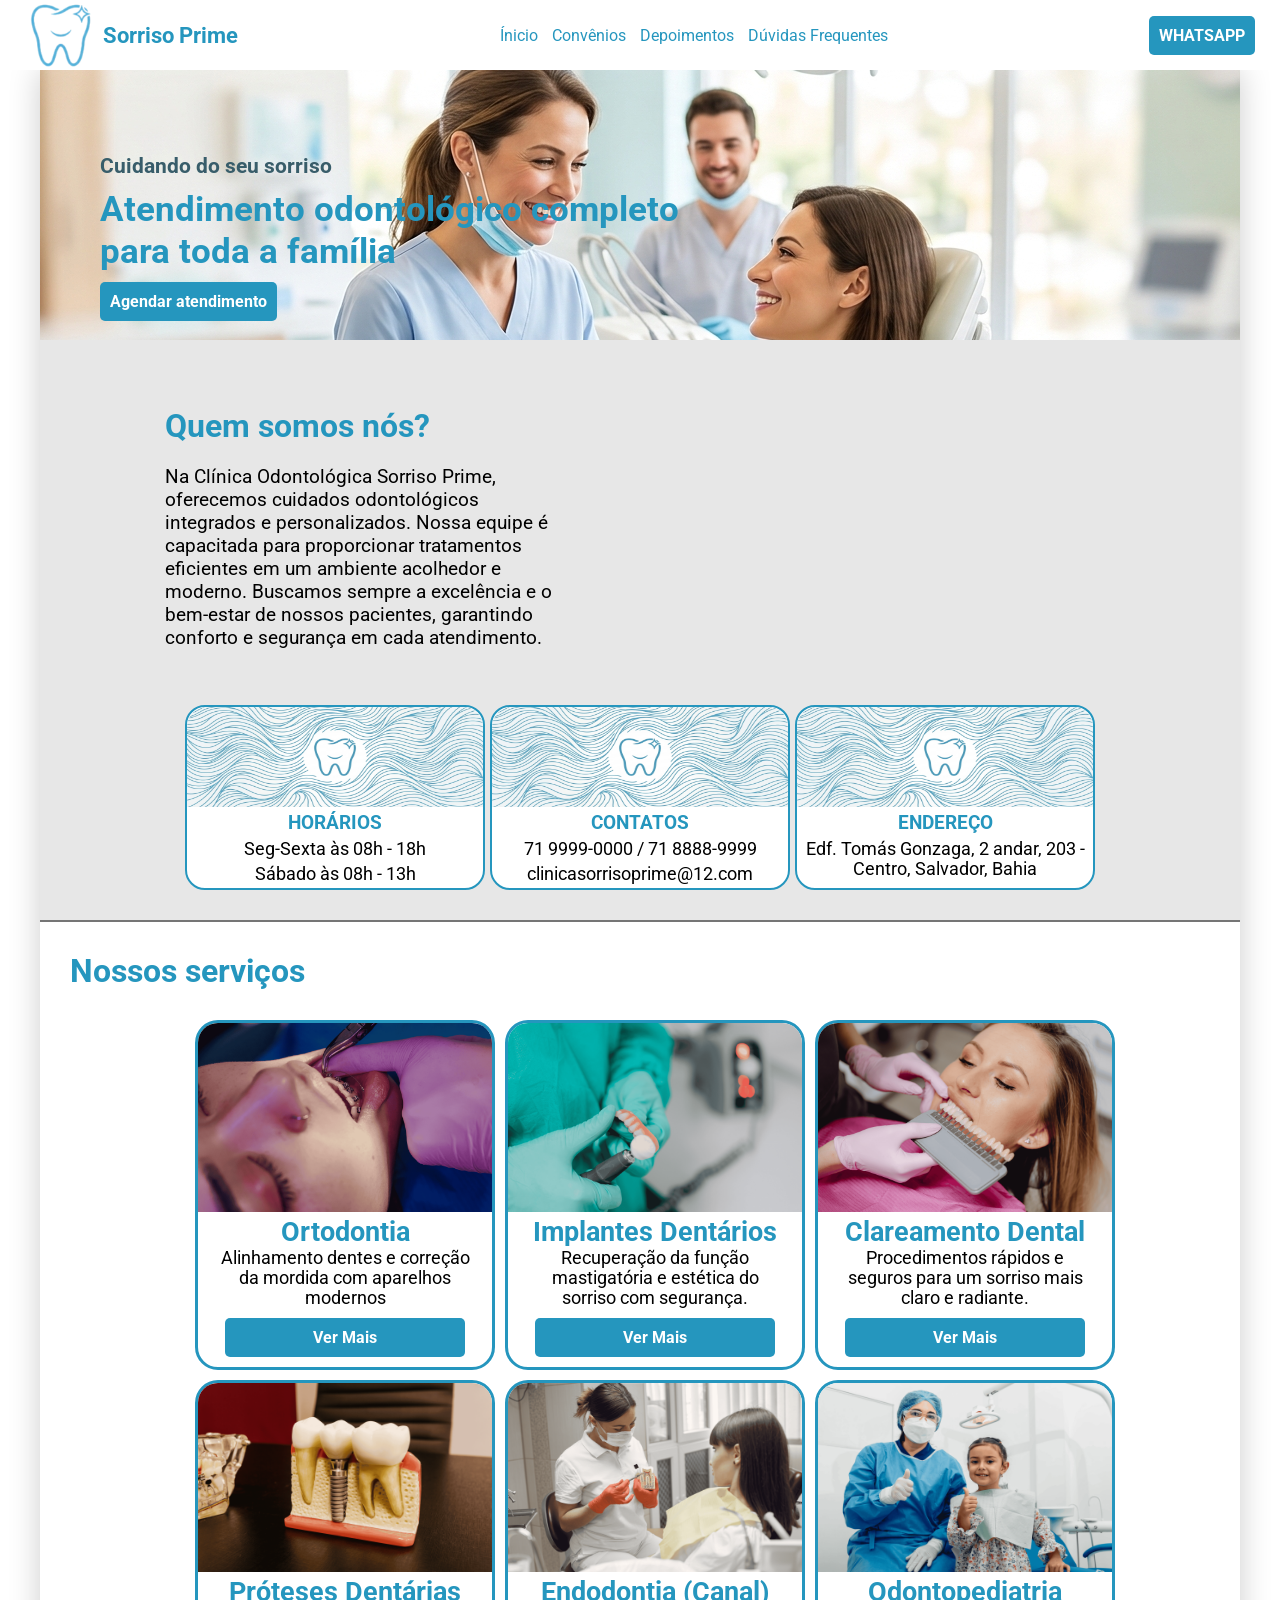
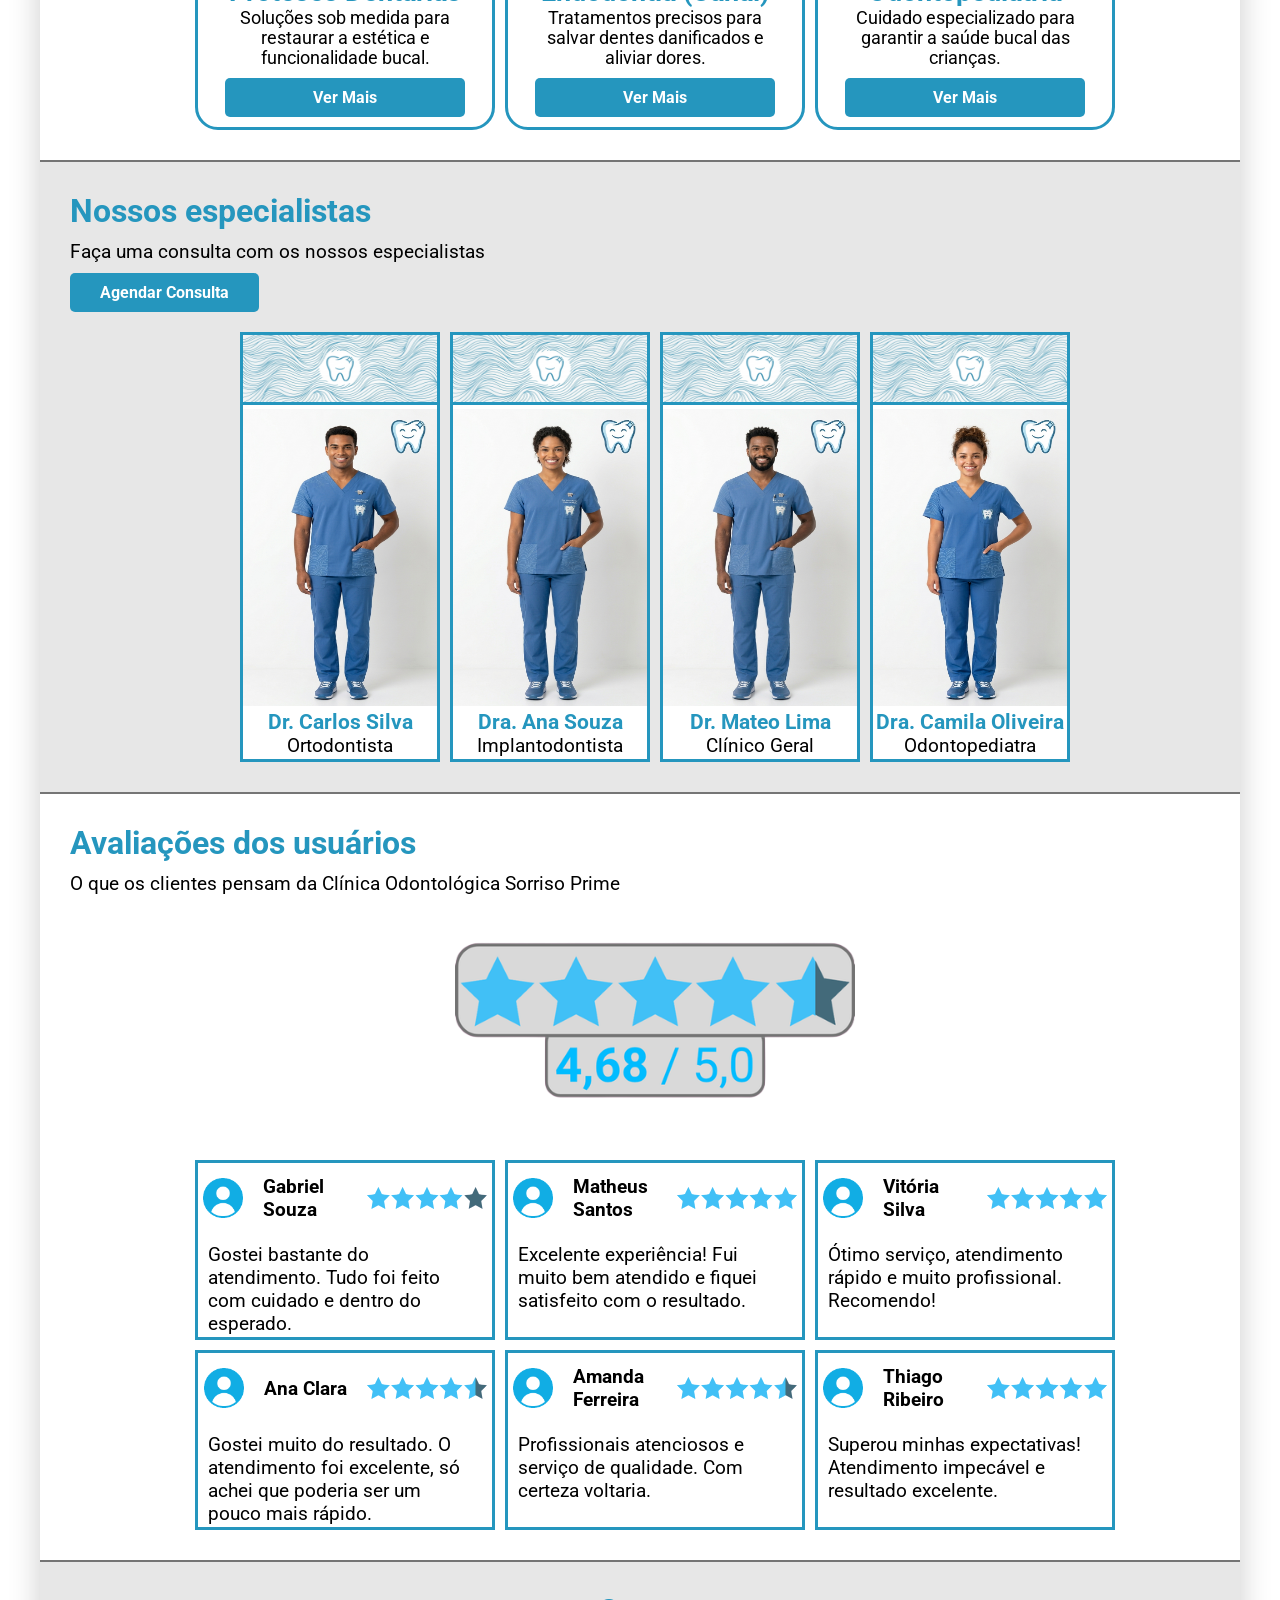
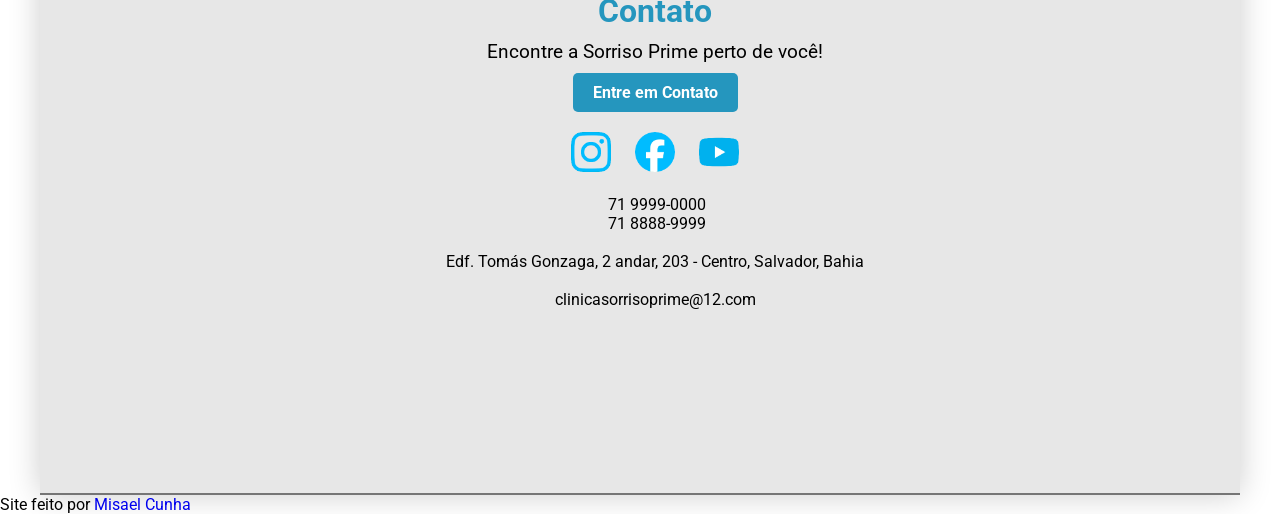
==== commit 2029fbff: "Quase finalização do site Home q" ====
--- a/home.html
+++ b/home.html
@@ -37,7 +37,7 @@
         </div>
     </header>
 
-    <main>
+    <main> 
         <!-- HERO -->
         <section class="secao banner">
             <div class="hero">
@@ -52,7 +52,7 @@
             <div class="sn-grupo-1">
                 <div class="sn-info">
                     <h2>Quem somos nós?</h2>
-                    <p>Lorem ipsum, dolor sit amet consectetur adipisicing elit. Vero tempore nobis recusandae ex, autem, in quis amet asperiores explicabo eius debitis quae nisi? Consequuntur mollitia nemo fugit, numquam sunt illum! Lorem ipsum dolor sit amet consectetur adipisicing elit. Esse error accusamus, iure officia eius qui totam recusandae? Dolorem, sapiente maxime, eos consequuntur expedita exercitationem aspernatur accusamus facere vitae non provident. Lorem ipsum, dolor sit amet consectetur adipisicing elit. Perspiciatis in ab vero temporibus fuga quidem explicabo et recusandae ipsa, dolore cum adipisci inventore eos iste? Voluptatibus quasi eum amet? Nobis.</p>
+                    <p>Na Clínica Odontológica Sorriso Prime, oferecemos cuidados odontológicos integrados e personalizados. Nossa equipe é capacitada para proporcionar tratamentos eficientes em um ambiente acolhedor e moderno. Buscamos sempre a excelência e o bem-estar de nossos pacientes, garantindo conforto e segurança em cada atendimento.</p>
                 </div>
                 
                 <iframe width="560" height="315" src="https://www.youtube.com/embed/2RjEFmGorQE?si=ag4QR7v0bODferz4" title="YouTube video player" frameborder="0" allow="accelerometer; autoplay; clipboard-write; encrypted-media; gyroscope; picture-in-picture; web-share" referrerpolicy="strict-origin-when-cross-origin" allowfullscreen></iframe>
@@ -62,19 +62,19 @@
             <!-- BOXES INFORMATIVOS -->
             <div class="sn-grupo-2">
                 <div class="sn-box">
-                    <img src="img/textura.png">
+                    <img src="img/home/textura.png">
                     <h3>HORÁRIOS</h3>
                     <p>Seg-Sexta às 08h - 18h</p>
                     <p>Sábado às 08h - 13h</p>
                 </div>
                 <div class="sn-box">
-                    <img src="img/textura.png">
+                    <img src="img/home/textura.png">
                     <h3>CONTATOS</h3>
                     <p>71 9999-0000 / 71 8888-9999</p>
                     <p>clinicasorrisoprime@12.com</p>
                 </div>
                 <div class="sn-box">
-                    <img src="img/textura.png">
+                    <img src="img/home/textura.png">
                     <h3>ENDEREÇO</h3>
                     <p>Edf. Tomás Gonzaga, 2 andar, 203 - Centro, Salvador, Bahia</p>
                 </div>
@@ -88,158 +88,160 @@
             <!-- SERVIÇOS -->
             <div class="ns-boxers">
                 <div class="ns-box">
-                    <img src="" alt="">
-                    <h3>Título</h3>
-                    <p>Lorem ipsum dolor, sit amet consectetur adipisicing elit. Rerum tenetur, sequi animi nam veritatis velit ipsam vel assumenda iste asperiores! Neque laudantium reiciendis facilis deleniti nobis! Dolorum doloribus alias qui.</p>
-                    <a href="">Ver Mais</a>
-                </div>
-
-                <div class="ns-box">
-                    <img src="" alt="">
-                    <h3>Título</h3>
-                    <p>Lorem ipsum dolor, sit amet consectetur adipisicing elit. Rerum tenetur, sequi animi nam veritatis velit ipsam vel assumenda iste asperiores! Neque laudantium reiciendis facilis deleniti nobis! Dolorum doloribus alias qui.</p>
-                    <a href="">Ver Mais</a>
-                </div>
-
-                <div class="ns-box">
-                    <img src="" alt="">
-                    <h3>Título</h3>
-                    <p>Lorem ipsum dolor, sit amet consectetur adipisicing elit. Rerum tenetur, sequi animi nam veritatis velit ipsam vel assumenda iste asperiores! Neque laudantium reiciendis facilis deleniti nobis! Dolorum doloribus alias qui.</p>
-                    <a href="">Ver Mais</a>
-                </div>
-
-                <div class="ns-box">
-                    <img src="" alt="">
-                    <h3>Título</h3>
-                    <p>Lorem ipsum dolor, sit amet consectetur adipisicing elit. Rerum tenetur, sequi animi nam veritatis velit ipsam vel assumenda iste asperiores! Neque laudantium reiciendis facilis deleniti nobis! Dolorum doloribus alias qui.</p>
-                    <a href="">Ver Mais</a>
-                </div>
-
-                <div class="ns-box">
-                    <img src="" alt="">
-                    <h3>Título</h3>
-                    <p>Lorem ipsum dolor, sit amet consectetur adipisicing elit. Rerum tenetur, sequi animi nam veritatis velit ipsam vel assumenda iste asperiores! Neque laudantium reiciendis facilis deleniti nobis! Dolorum doloribus alias qui.</p>
-                    <a href="">Ver Mais</a>
-                </div>
-
-                <div class="ns-box">
-                    <img src="" alt="">
-                    <h3>Título</h3>
-                    <p>Lorem ipsum dolor, sit amet consectetur adipisicing elit. Rerum tenetur, sequi animi nam veritatis velit ipsam vel assumenda iste asperiores! Neque laudantium reiciendis facilis deleniti nobis! Dolorum doloribus alias qui.</p>
+                    <img src="img/home/Ortodontia.png" alt="Ortodontia">
+                    <h3>Ortodontia</h3>
+                    <p>Alinhamento dentes e correção da mordida com aparelhos modernos</p>
+                    <a href="">Ver Mais</a>
+                </div>
+
+                <div class="ns-box">
+                    <img src="img/home/Implantes.png" alt="Implantes Dentários">
+                    <h3>Implantes Dentários</h3>
+                    <p>Recuperação da função mastigatória e estética do sorriso com segurança.</p>
+                    <a href="">Ver Mais</a>
+                </div>
+
+                <div class="ns-box">
+                    <img src="img/home/Clareamento.png" alt="Clareamento Dental">
+                    <h3>Clareamento Dental</h3>
+                    <p>Procedimentos rápidos e seguros para um sorriso mais claro e radiante.</p>
+                    <a href="">Ver Mais</a>
+                </div>
+
+                <div class="ns-box">
+                    <img src="img/home/Próteses.png" alt="Próteses Dentárias">
+                    <h3>Próteses Dentárias</h3>
+                    <p>Soluções sob medida para restaurar a estética e funcionalidade bucal.</p>
+                    <a href="">Ver Mais</a>
+                </div>
+
+                <div class="ns-box">
+                    <img src="img/home/Endodontia.png" alt="Endodontia">
+                    <h3>Endodontia (Canal)</h3>
+                    <p>Tratamentos precisos para salvar dentes danificados e aliviar dores.</p>
+                    <a href="">Ver Mais</a>
+                </div>
+
+                <div class="ns-box">
+                    <img src="img/home/Odontopediatria.png" alt="Odontopediatria">
+                    <h3>Odontopediatria</h3>
+                    <p>Cuidado especializado para garantir a saúde bucal das crianças.</p>
                     <a href="">Ver Mais</a>
                 </div>
             </div>
         </section>
 
         <!-- SEÇÃO 3 / NOSSOS ESPECIALISTAS -->
-        <section class="secao">
-            <div>
+        <section class="secao nossos-especialistas">
+            <div class="ne-info">
                 <h2>Nossos especialistas</h2>
                 <p>Faça uma consulta com os nossos especialistas</p>
-                <a href="">Agendar consulta</a>
+                <a href="">Agendar Consulta</a>
 
                 <!-- ESPECIALISTAS -->
-                <div>
-                    <div>
-                        <img src="" alt="">
-                        <img src="" alt="">
-                        <h3>Nome</h3>
-                        <p>Função</p>
-                    </div>
-
-                    <div>
-                        <img src="" alt="">
-                        <img src="" alt="">
-                        <h3>Nome</h3>
-                        <p>Função</p>
-                    </div>
-
-                    <div>
-                        <img src="" alt="">
-                        <img src="" alt="">
-                        <h3>Nome</h3>
-                        <p>Função</p>
-                    </div>
-
-                    <div>
-                        <img src="" alt="">
-                        <img src="" alt="">
-                        <h3>Nome</h3>
-                        <p>Função</p>
+                <div class="ne-boxers">
+                    <div class="ne-box">
+                        <img src="img/home/textura.png" alt="textura" class="textura-ne">
+                        <img src="img/home/Prof_Ortodontista.png" alt="Dr. Carlos Silva" class="img-prof-ne">
+                        <h3>Dr. Carlos Silva</h3>
+                        <p>Ortodontista</p>
+                    </div>
+
+                    <div class="ne-box">
+                        <img src="img/home/textura.png" alt="textura" class="textura-ne">
+                        <img src="img/home/Prof_Implantodontista.png" alt="Dra. Ana Souza" class="img-prof-ne">
+                        <h3>Dra. Ana Souza</h3>
+                        <p>Implantodontista</p>
+                    </div>
+
+                    <div class="ne-box">
+                        <img src="img/home/textura.png" alt="textura" class="textura-ne">
+                        <img src="img/home/Prof_ClínicoGeral.png" alt="Dr. Mateo Lima" class="img-prof-ne">
+                        <h3>Dr. Mateo Lima</h3>
+                        <p>Clínico Geral</p>
+                    </div>
+
+                    <div class="ne-box">
+                        <img src="img/home/textura.png" alt="textura" class="textura-ne">
+                        <img src="img/home/Prof_Odontopediatra.png" alt="Dra. Camila Oliveira" class="img-prof-ne">
+                        <h3>Dra. Camila Oliveira</h3>
+                        <p>Odontopediatra</p>
                     </div>
                 </div>
             </div>
         </section>
 
         <!-- SEÇÃO 4 / AVALIAÇÕES DOS USUÁRIOS -->
-        <section class="secao">
-            <div>
+        <section class="secao avaliacoes">
+            <div class="ava-info">
                 <h2>Avaliações dos usuários</h2>
                 <p>O que os clientes pensam da Clínica Odontológica Sorriso Prime</p>
 
-                <img src="" alt="">
+                <img src="img/home/media-avaliacoes.png" alt="Média de Avaliações">
 
                 <!-- AVALIAÇÕES -->
-                <div>
-                    <div>
-                        <p><img src="" alt=""> Usuário <img src="" alt=""></p>
-                        <p>Lorem ipsum dolor sit amet consectetur adipisicing elit. Distinctio odit incidunt modi possimus neque fuga tenetur quidem dicta reiciendis doloribus fugiat saepe cumque fugit, quasi voluptatem sapiente. Nihil, corrupti est!</p>
-                    </div>
-
-                    <div>
-                        <p><img src="" alt=""> Usuário <img src="" alt=""></p>
-                        <p>Lorem ipsum dolor sit amet consectetur adipisicing elit. Distinctio odit incidunt modi possimus neque fuga tenetur quidem dicta reiciendis doloribus fugiat saepe cumque fugit, quasi voluptatem sapiente. Nihil, corrupti est!</p>
-                    </div>
-
-                    <div>
-                        <p><img src="" alt=""> Usuário <img src="" alt=""></p>
-                        <p>Lorem ipsum dolor sit amet consectetur adipisicing elit. Distinctio odit incidunt modi possimus neque fuga tenetur quidem dicta reiciendis doloribus fugiat saepe cumque fugit, quasi voluptatem sapiente. Nihil, corrupti est!</p>
-                    </div>
-
-                    <div>
-                        <p><img src="" alt=""> Usuário <img src="" alt=""></p>
-                        <p>Lorem ipsum dolor sit amet consectetur adipisicing elit. Distinctio odit incidunt modi possimus neque fuga tenetur quidem dicta reiciendis doloribus fugiat saepe cumque fugit, quasi voluptatem sapiente. Nihil, corrupti est!</p>
-                    </div>
-
-                    <div>
-                        <p><img src="" alt=""> Usuário <img src="" alt=""></p>
-                        <p>Lorem ipsum dolor sit amet consectetur adipisicing elit. Distinctio odit incidunt modi possimus neque fuga tenetur quidem dicta reiciendis doloribus fugiat saepe cumque fugit, quasi voluptatem sapiente. Nihil, corrupti est!</p>
-                    </div>
-
-                    <div>
-                        <p><img src="" alt=""> Usuário <img src="" alt=""></p>
-                        <p>Lorem ipsum dolor sit amet consectetur adipisicing elit. Distinctio odit incidunt modi possimus neque fuga tenetur quidem dicta reiciendis doloribus fugiat saepe cumque fugit, quasi voluptatem sapiente. Nihil, corrupti est!</p>
+                <div class="ava-boxers">
+                    <div class="ava-box">
+                        <p class="ava-nick"><img src="img/home/usuario.png" alt="Usuário" class="ava-user"> Gabriel Souza <img src="img/home/4-estrelas.png" alt="Avaliação" class="ava-stars"></p>
+                        <p class="ava-feedback">Gostei bastante do atendimento. Tudo foi feito com cuidado e dentro do esperado.</p>
+                    </div>
+
+                    <div class="ava-box">
+                        <p class="ava-nick"><img src="img/home/usuario.png" alt="Usuário" class="ava-user"> Matheus Santos <img src="img/home/5-estrelas.png" alt="Avaliação" class="ava-stars"></p>
+                        <p class="ava-feedback">Excelente experiência! Fui muito bem atendido e fiquei satisfeito com o resultado.</p>
+                    </div>
+
+                    <div class="ava-box">
+                        <p class="ava-nick"><img src="img/home/usuario.png" alt="Usuário" class="ava-user"> Vitória Silva <img src="img/home/5-estrelas.png" alt="Avaliação" class="ava-stars"></p>
+                        <p class="ava-feedback">Ótimo serviço, atendimento rápido e muito profissional. Recomendo!</p>
+                    </div>
+
+                    <div class="ava-box">
+                        <p class="ava-nick"><img src="img/home/usuario.png" alt="Usuário" class="ava-user"> Ana Clara <img src="img/home/4,5-estrelas.png" alt="Avaliação" class="ava-stars"></p>
+                        <p class="ava-feedback">Gostei muito do resultado. O atendimento foi excelente, só achei que poderia ser um pouco mais rápido.</p>
+                    </div>
+
+                    <div class="ava-box">
+                        <p class="ava-nick"><img src="img/home/usuario.png" alt="Usuário" class="ava-user"> Amanda Ferreira <img src="img/home/4,5-estrelas.png" alt="Avaliação" class="ava-stars"></p>
+                        <p class="ava-feedback">Profissionais atenciosos e serviço de qualidade. Com certeza voltaria.</p>
+                    </div>
+
+                    <div class="ava-box">
+                        <p class="ava-nick"><img src="img/home/usuario.png" alt="Usuário" class="ava-user"> Thiago Ribeiro <img src="img/home/5-estrelas.png" alt="Avaliação" class="ava-stars"></p>
+                        <p class="ava-feedback">Superou minhas expectativas! Atendimento impecável e resultado excelente.</p>
                     </div>
                 </div>
             </div>
         </section>
 
         <!-- SEÇÃO 5 / CONTATO -->
-        <section class="secao">
-            <div>
+        <section class="secao contato">
+            <div class="cont-info">
                 <h2>Contato</h2>
                 <p>Encontre a Sorriso Prime perto de você!</p>
-                <a href="">Entre em Contato</a>
-
-                <a href=""><img src="" alt=""></a>
-                <a href=""><img src="" alt=""></a>
-                <a href=""><img src="" alt=""></a>
+                <a href="" class="link">Entre em Contato</a>
+
+                <div class="redes-sociais">
+                    <img class="rede-social" src="img/home/instagram.png" alt="Instagram">
+                    <img class="rede-social" src="img/home/facebook.png" alt="Facebook">
+                    <img class="rede-social" src="img/home/youtube.png" alt="Youtube">
+                </div>
 
                 <!-- BOXES INFORMATIVOS -->
-                <div>
-                    <div>
+                <div class="cont-boxers">
+                    <div class="cont-box">
                         <img src="" alt="">
                         <p><img src="" alt=""> 71 9999-0000</p>
                         <p><img src="" alt=""> 71 8888-9999</p>
                     </div>
 
-                    <div>
+                    <div class="cont-box">
                         <img src="" alt="">
                         <img src="" alt="">
                         <p>Edf. Tomás Gonzaga, 2 andar, 203 - Centro, Salvador, Bahia</p>
                     </div>
 
-                    <div>
+                    <div class="cont-box">
                         <img src="" alt="">
                         <p><img src="" alt="">clinicasorrisoprime@12.com</p>
                     </div>
--- a/css/home.css
+++ b/css/home.css
@@ -22,6 +22,11 @@
     font-family: var(--fonte);
     text-decoration: none;
     transition: 0.2s linear;
+}
+
+.destaque {
+    font-weight: bold;
+    color: var(--cor4);
 }
 
 .secao {
@@ -168,7 +173,7 @@
 /* SEÇÃO 2 - HERO DA PÁGINA */
 
 .banner {
-    background-image: url('../img/banner-home.png');
+    background-image: url('../img/home/banner-home.png');
     background-position: top;
     background-repeat: no-repeat;
     background-size: contain 10px;
@@ -236,10 +241,12 @@
 }
 
 .somos-nos > .sn-grupo-1 > iframe {
+    display: block;
     max-width: 500px;
     max-height: 500px;
     margin-left: 50px;
     margin-right: 10px;
+    margin-top: 30px;
 }
 
 @media (max-width: 768px) {
@@ -270,11 +277,14 @@
     background-color: #ffffff;
 
     text-align: center;
+    border-radius: 20px;
 }
 
 .somos-nos > .sn-grupo-2 > .sn-box > img {
     width: 100%;
     height: 100px;
+    border-top-left-radius: 20px;
+    border-top-right-radius: 20px;
 }
 
 .somos-nos > .sn-grupo-2 > .sn-box > h3 {
@@ -291,4 +301,275 @@
     .somos-nos > .sn-grupo-2 {
         flex-direction: column;
     }
+}
+
+/* SEÇÃO 4 - NOSSOS SERVIÇOS DA PÁGINA */
+.nossos-servicos {
+    padding-top: 30px;
+    padding-left: 30px;
+    padding-bottom: 30px;
+
+    border-bottom: 2px solid var(--cor9);
+}
+
+.nossos-servicos > h2 {
+    font-size: 2em;
+    color: var(--cor1);
+
+    margin-bottom: 30px;
+}
+
+.nossos-servicos  .ns-boxers {
+    display: flex;
+    justify-content: center;
+    align-items: center;
+    flex-direction: row;
+    flex-wrap: wrap;
+    gap: 10px;
+}
+
+.nossos-servicos > .ns-boxers > .ns-box {
+    flex-shrink: 0;
+    border: 3px solid var(--cor1);
+    border-radius: 23px;
+    width: 300px;
+    height: 350px;
+
+    text-align: center;
+}
+
+.nossos-servicos > .ns-boxers > .ns-box > img {
+    width: 100%;
+    height: 55%;
+    border-top-left-radius: 20px;
+    border-top-right-radius: 20px;
+}
+
+.nossos-servicos > .ns-boxers > .ns-box > h3 {
+    font-size: 1.7em;
+    color: var(--cor1);
+}
+
+.nossos-servicos > .ns-boxers > .ns-box > p {
+    font-size: 1.1em;
+    width: 90%;
+    margin: 0 auto;
+}
+
+.nossos-servicos > .ns-boxers > .ns-box > a {
+    background-color: var(--cor1);
+    color: #ffffff;
+    font-weight: bold;
+
+    display: inline-block;
+    border-radius: 5px;
+
+    padding: 10px 30%;
+    margin-top: 10px;
+}
+
+.nossos-servicos > .ns-boxers > .ns-box > a:hover {
+    background-color: var(--cor5);
+}
+
+/* SEÇÃO 5 - NOSSOS ESPECIALISTAS DA PÁGINA */
+.nossos-especialistas {
+    padding-top: 30px;
+    padding-left: 30px;
+    padding-bottom: 30px;
+
+    border-bottom: 2px solid var(--cor9);
+    background-color: #e7e7e7;
+}
+
+.nossos-especialistas > .ne-info > h2 {
+    font-size: 2em;
+    color: var(--cor1);
+
+    margin-bottom: 10px;
+}
+
+.nossos-especialistas > .ne-info > p {
+    font-size: 1.2em;
+}
+
+.nossos-especialistas > .ne-info > a {
+    background-color: var(--cor1);
+    color: #ffffff;
+    font-weight: bold;
+
+    display: inline-block;
+    border-radius: 5px;
+
+    padding: 10px 30px;
+    margin-top: 10px;
+    margin-bottom: 20px;
+}
+
+.nossos-especialistas > .ne-info > a:hover {
+    background-color: var(--cor5);
+}
+
+.nossos-especialistas > .ne-info > .ne-boxers {
+    display: flex;
+    justify-content: center;
+    align-items: center;
+    flex-direction: row;
+    flex-wrap: wrap;
+    gap: 10px;
+}
+
+.nossos-especialistas > .ne-info > .ne-boxers > .ne-box {
+    flex-shrink: 0;
+    border: 3px solid var(--cor1);
+    width: 200px;
+    height: 430px;
+
+    text-align: center;
+    background-color: #ffffff;
+}
+
+.nossos-especialistas > .ne-info > .ne-boxers > .ne-box > .textura-ne {
+    width: 100%;
+    height: 70px;
+    margin-bottom: 0;
+
+    border-bottom: 3px solid var(--cor1);
+}
+
+.nossos-especialistas > .ne-info > .ne-boxers > .ne-box > .img-prof-ne {
+    margin-top: 0;
+    width: 100%;
+    height: 70%;
+}
+
+.nossos-especialistas > .ne-info > .ne-boxers > .ne-box > h3 {
+    color: var(--cor1);
+    font-size: 1.3em;
+}
+
+.nossos-especialistas > .ne-info > .ne-boxers > .ne-box > p {
+    font-size: 1.2em;
+}
+
+/* SEÇÃO 6 - AVALIAÇÕES DOS USUÁRIOS DA PÁGINA */
+.avaliacoes {
+    padding-top: 30px;
+    padding-left: 30px;
+    padding-bottom: 30px;
+
+    border-bottom: 2px solid var(--cor9);
+}
+
+.avaliacoes > .ava-info > h2 {
+    font-size: 2em;
+    color: var(--cor1);
+
+    margin-bottom: 10px;
+}
+
+.avaliacoes > .ava-info > p {
+    font-size: 1.2em;
+}
+
+.avaliacoes > .ava-info > img {
+    max-width: 400px;
+    margin: 0 auto;
+    display: block;
+    margin-bottom: 40px;
+}
+
+.avaliacoes > .ava-info > .ava-boxers {
+    display: flex;
+    justify-content: center;
+    align-items: center;
+    flex-direction: row;
+    flex-wrap: wrap;
+    gap: 10px;
+}
+
+.avaliacoes > .ava-info > .ava-boxers .ava-box {
+    flex-shrink: 0;
+    border: 3px solid var(--cor1);
+    max-width: 300px;
+    height: 180px;
+    position: relative;
+    background-color: #ffffff;
+
+}
+
+.avaliacoes > .ava-info > .ava-boxers .ava-box > .ava-nick {
+    font-weight: bold;
+    font-size: 1.2em;
+    display: flex;
+    align-items: center;
+    justify-content: center;
+}
+
+.avaliacoes > .ava-info > .ava-boxers .ava-box > .ava-nick > .ava-user {
+    width: 40px;
+    height: 40px;
+    margin-right: 20px;
+    margin-left: 5px;
+}
+
+.avaliacoes > .ava-info > .ava-boxers .ava-box > .ava-nick > .ava-stars {
+    width: 120px;
+    height: 70px;
+    margin-left: 20px;
+    margin-right: 5px;
+}
+
+.avaliacoes > .ava-info > .ava-boxers .ava-box > .ava-feedback {
+    text-align: left;
+    margin: 10px;
+
+    font-size: 1.2em;
+    width: 90%;
+}
+
+/* SEÇÃO 7 - CONTATO DA PÁGINA */
+.contato {
+    padding-top: 30px;
+    padding-left: 30px;
+    padding-bottom: 30px;
+
+    border-bottom: 2px solid var(--cor9);
+    background-color: #e7e7e7;
+
+    text-align: center;
+}
+
+.contato > .cont-info > h2 {
+    font-size: 2em;
+    color: var(--cor1);
+
+    margin-bottom: 10px;
+}
+
+.contato > .cont-info > p {
+    font-size: 1.2em;
+}
+
+.contato > .cont-info > .link {
+    background-color: var(--cor1);
+    color: #ffffff;
+    font-weight: bold;
+
+    display: inline-block;
+    border-radius: 5px;
+
+    padding: 10px 20px;
+    margin-top: 10px;
+    margin-bottom: 20px;
+}
+
+.contato > .cont-info > .link:hover {
+    background-color: var(--cor5);
+}
+
+.contato > .cont-info > .redes-sociais > .rede-social {
+    width: 40px;
+    margin: 0 10px;
+    cursor: pointer;
 }
